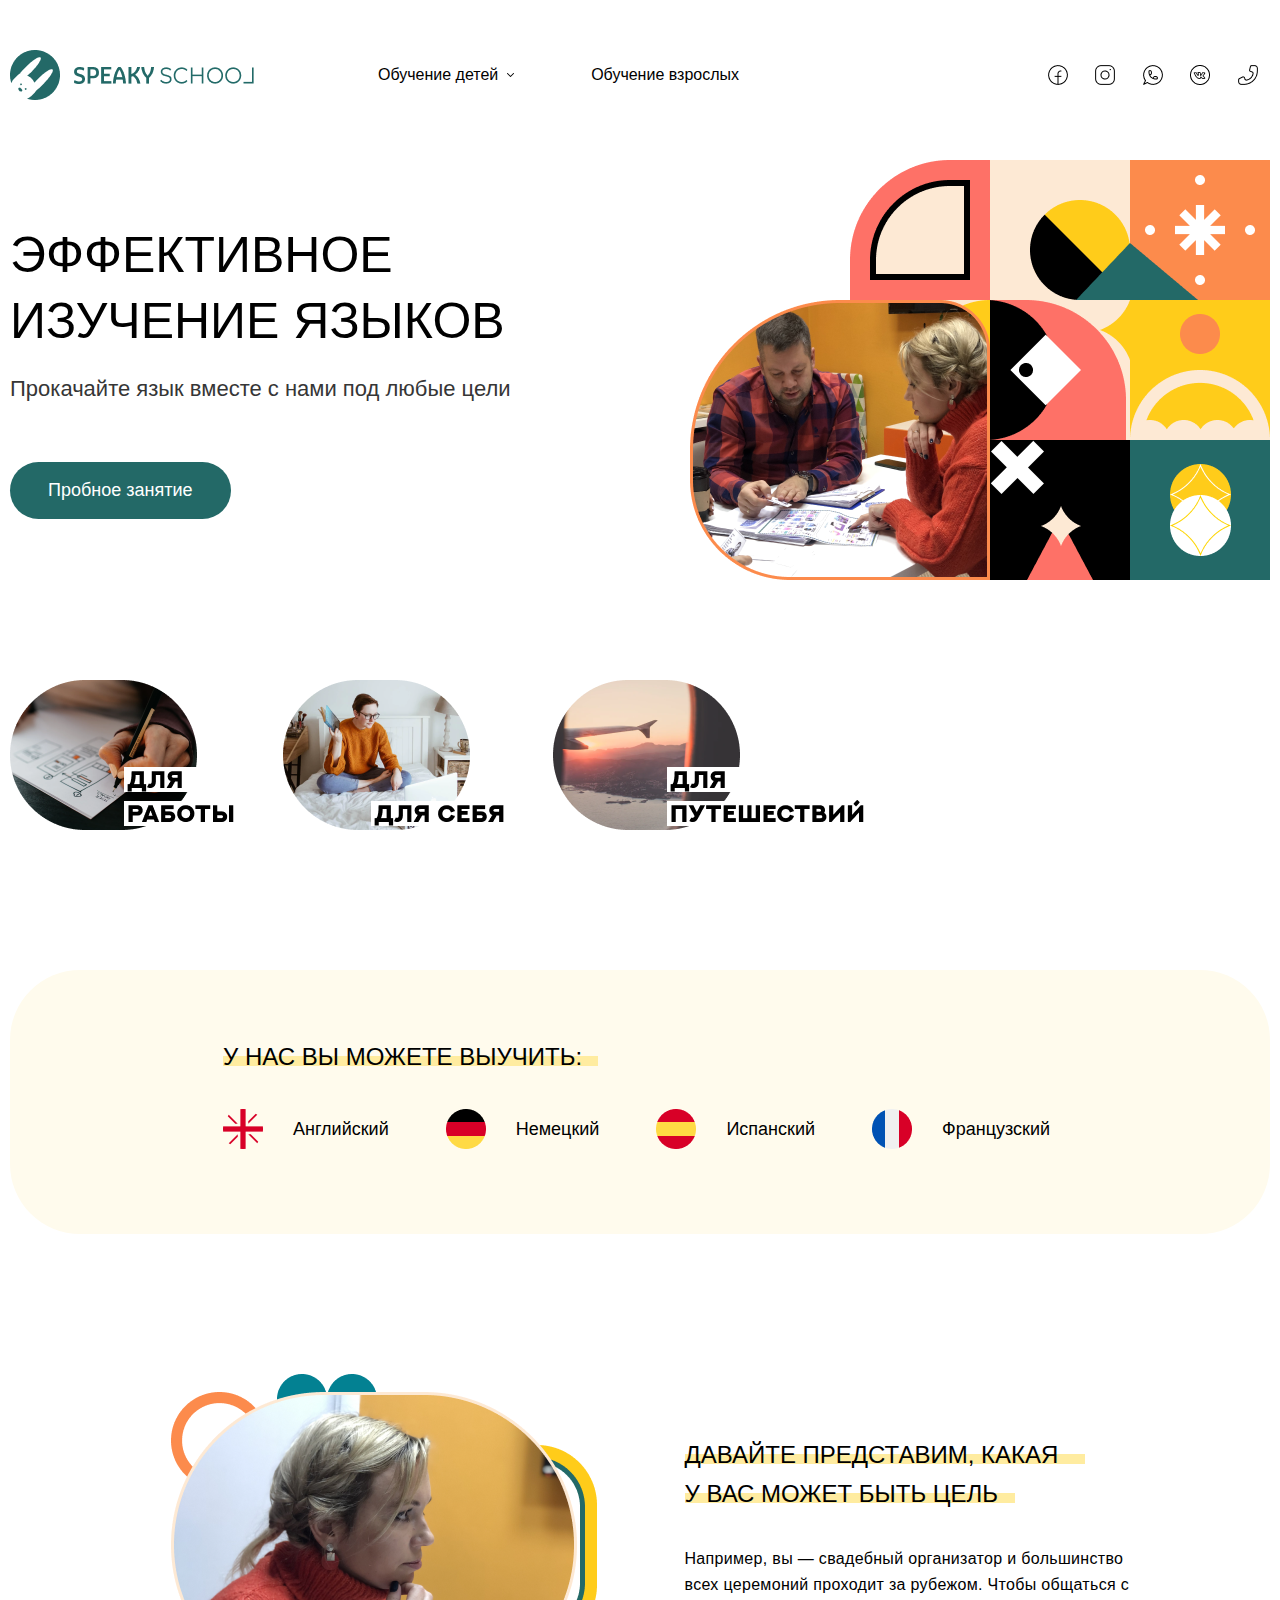
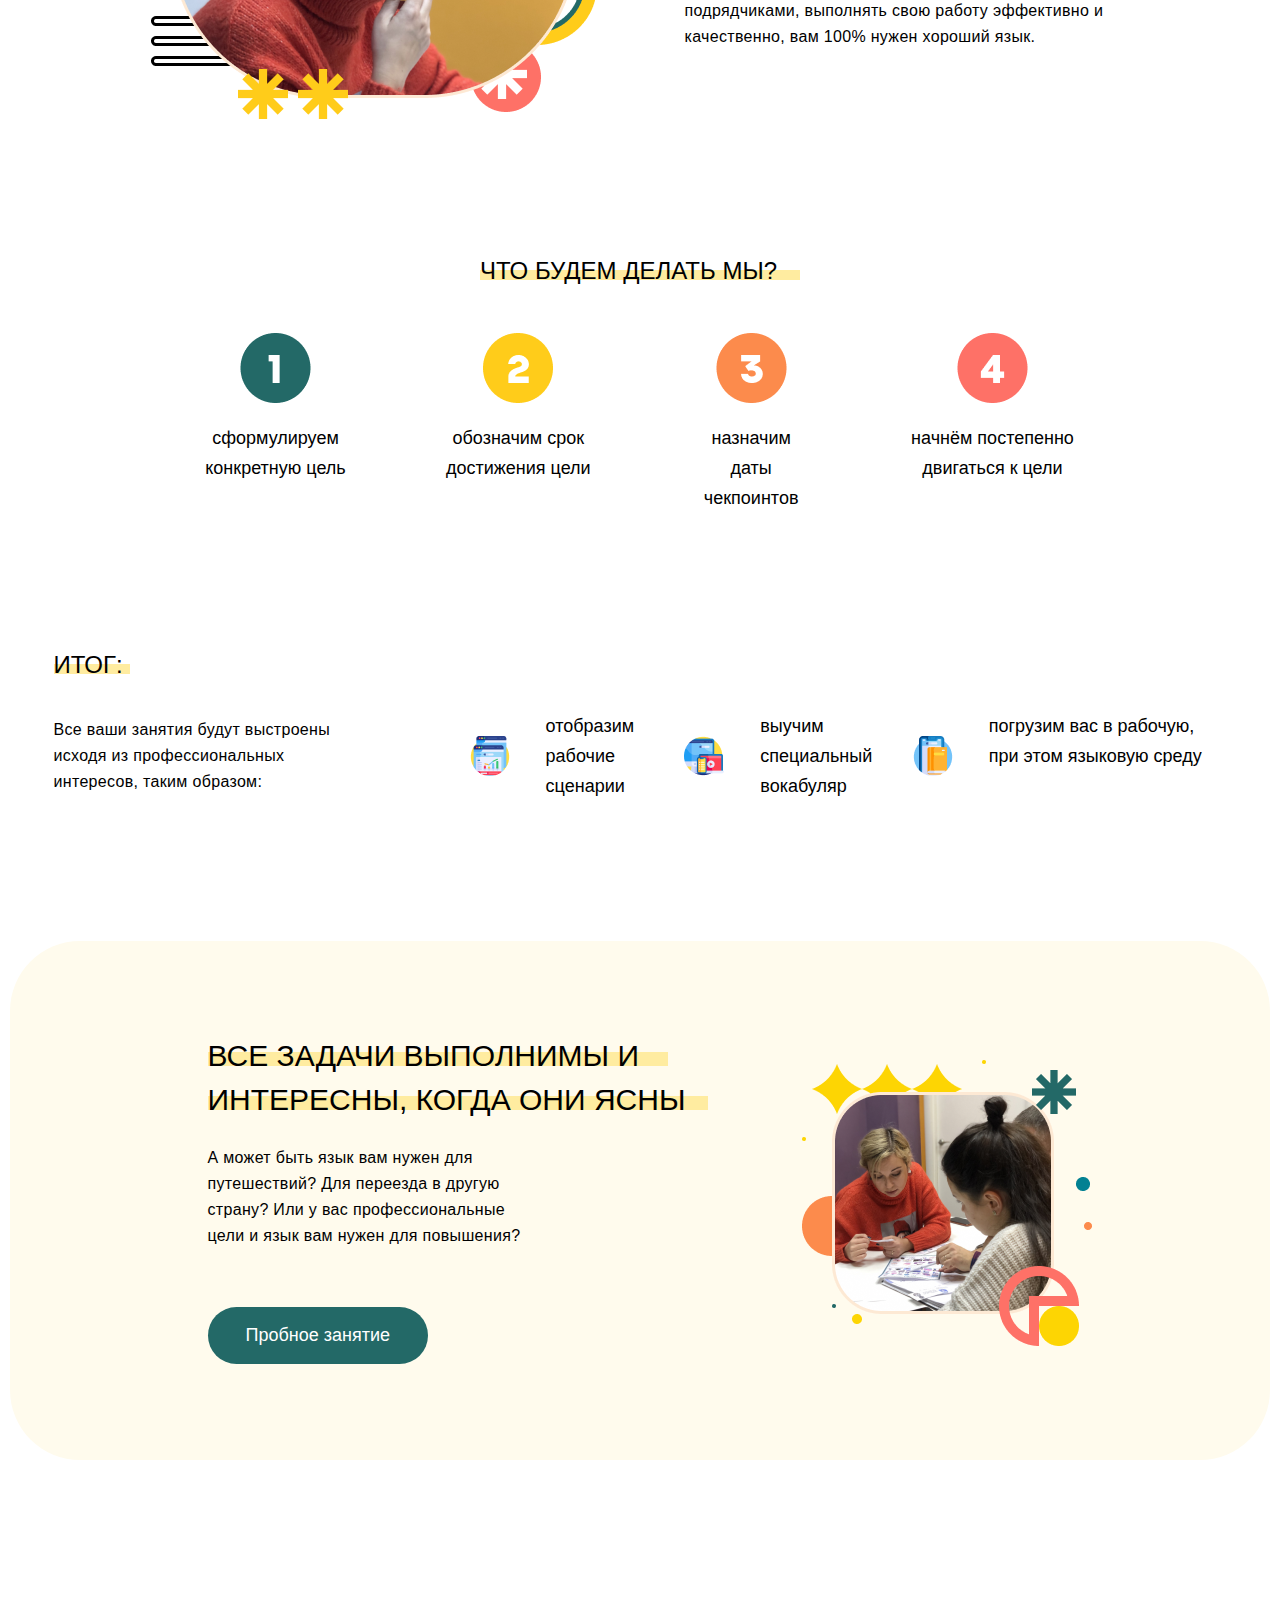
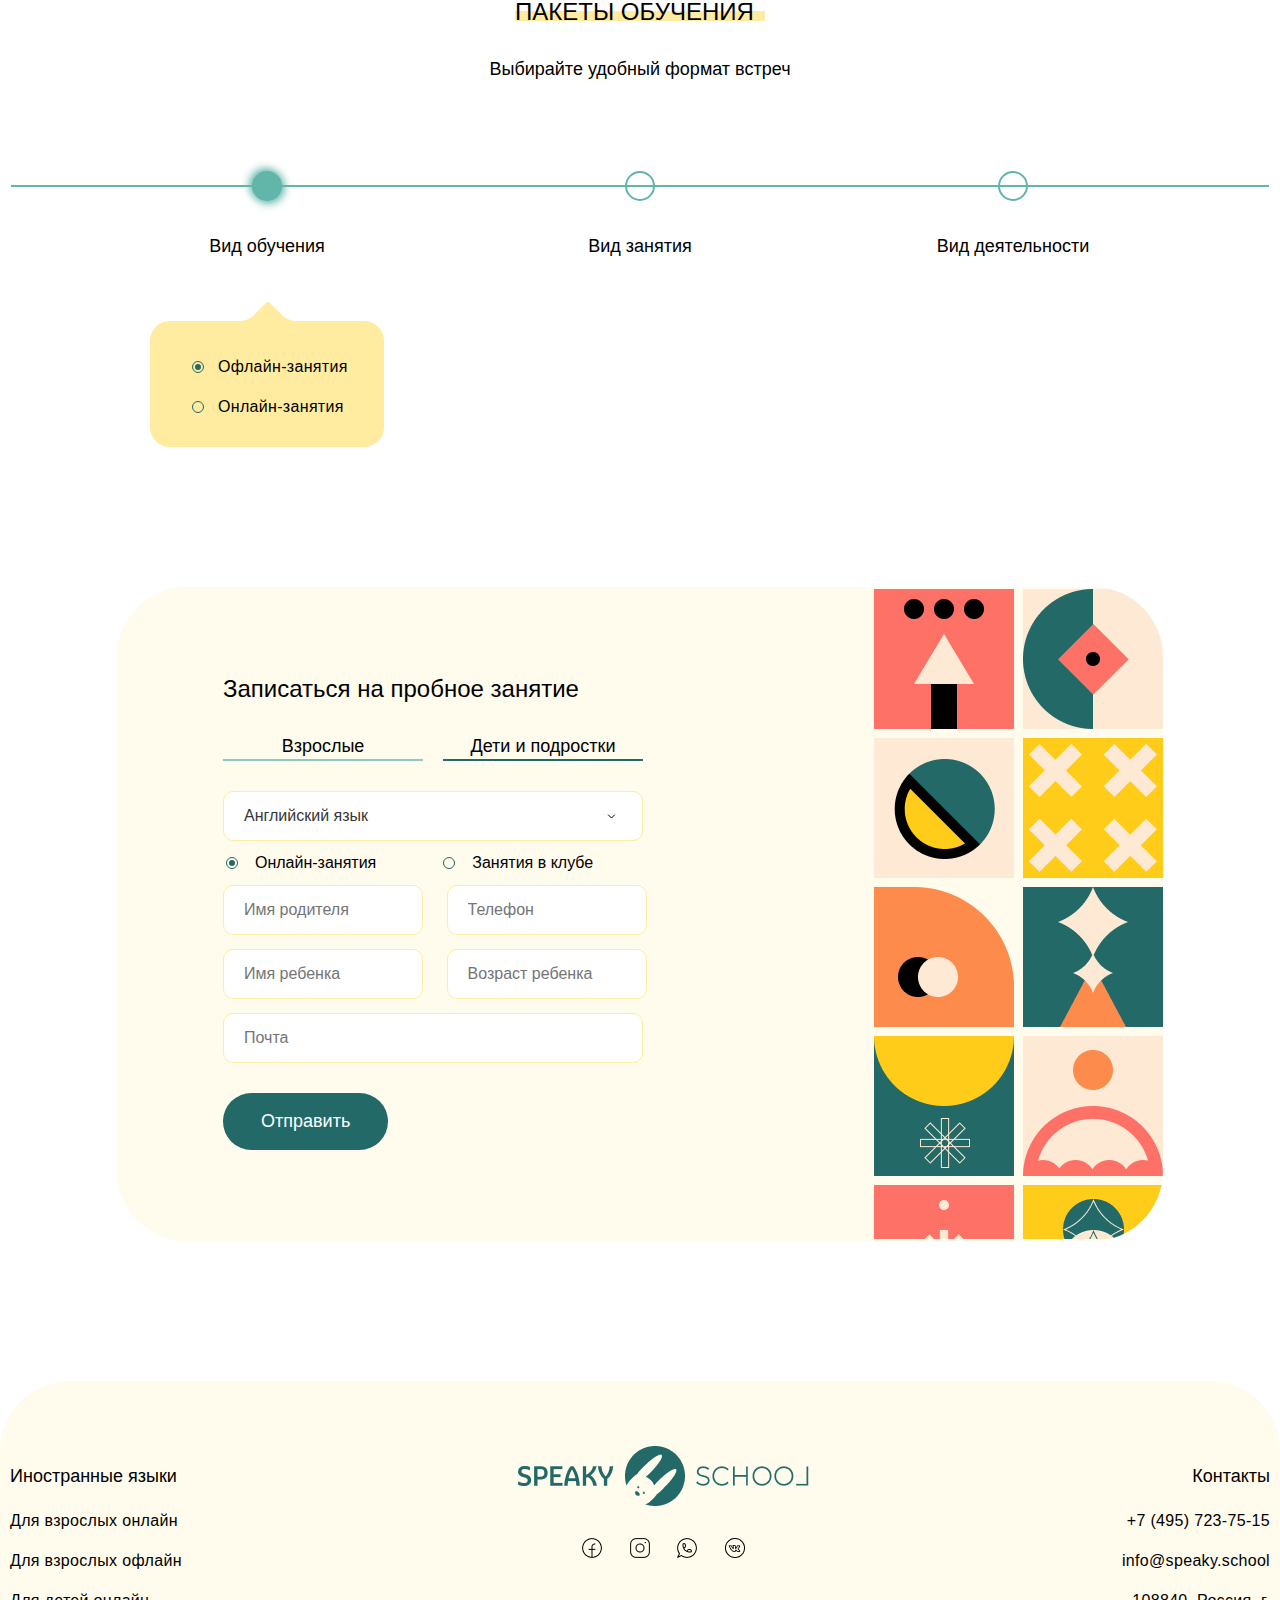
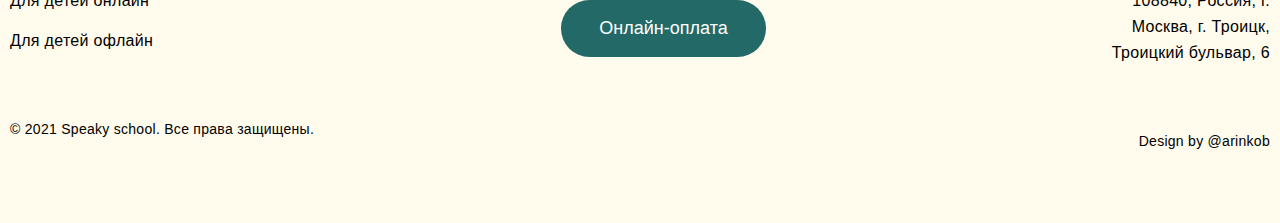
==== adults.html @ 038be52f "add modal window call" ====
<!DOCTYPE html>
<html lang="en">
<head>
    <meta charset="UTF-8">
    <meta http-equiv="X-UA-Compatible" content="IE=edge">
    <meta name="viewport" content="width=device-width, initial-scale=1.0">
    <link rel="stylesheet" href="/css/adults.css">
    <title>Speaky School</title>
</head>
<body>
    <div class="main-wrapper">
        <div class="wrapper-modal-call">
            <div class="overlay" id="overlay"></div>
            <div class="modal-window-call">
                <a href="#footer" class="btn-close-modal-call">Закрыть</a>
                <h2 class="modal-window__title">ЗАКАЗАТЬ ЗВОНОК</h2>
                <form action="#footer" class="modal-window__form">
                    <div class="inputs">
                        <input type="text" class="input" placeholder="Имя" name="name">
                        <input type="tel" class="input" placeholder="Телефон" name="phone">
                    </div>
                </form>
                <button type="submit" class="modal-btn style-btn" id="modal-btn">Отправить</button>
            </div>
        </div>
    </div>
    <div class="main-wrapper">
        <div class="wrapper-modal-trial" id="wrapper-modal-trial">
            <div class="overlay" id="overlay"></div>
            <div class="modal-window-trial" id="modal-window">
                <a href="#footer" class="btn-close-modal-trial">Закрыть</a>
                <div class="modal-window-trial__title">Записаться на пробное занятие</div>
                <div class="modal-window-trial__subtitle">
                    <h3 class="adults">Взрослые</h3>
                    <h3 class="children">Дети и подростки</h3>
                </div>
                <form action="#" class="form">
                    <div class="form-group">
                        <div class="dropdown">
                            <button type="button" class="dropdown__btn">Английский язык</button>
                            <ul class="dropdown__list">
                                <li class="dropdown__list-item" data-value="english">Английский язык</li>
                                <li class="dropdown__list-item" data-value="germany">Немецкий язык</li>
                                <li class="dropdown__list-item" data-value="spain">Испанский язык</li>
                                <li class="dropdown__list-item" data-value="france">Французский язык</li>
                            </ul>
                            <input type="text" name="select-category" value="" class="dropdown__input-hidden">
                        </div>
                    </div>
                    <div class="form__radio">
                        <input type="radio" class="add-radio radio1" name="radio" checked><label for="radio">Онлайн-занятия</label>
                        <input type="radio" class="radio radio2" name="radio"><label for="radio">Занятия в клубе</label>
                    </div>
                    <div class="form__name-phone">
                        <input type="text" name="name" class="under-inputs input-name style-input" placeholder="Имя">
                        <input type="phone" name="phone" class="under-inputs input-phone style-input" placeholder="Телефон">
                    </div>
                    <input type="email" name="e-mail" class="under-inputs input-email style-input" placeholder="Почта">
                </form>
                <button type="submit" class="modal-btn style-btn">Отправить</button>
            </div>
        </div>
    </div>
    <div class="main-wrapper">
        <div class="wrapper-modal" id="wrapper-modal">
            <div class="overlay" id="overlay"></div>
            <div class="modal-window" id="modal-window">
                <a href="#footer" class="btn-close-modal">Закрыть</a>
                <h2 class="modal-window__title">ОПЛАТА УСЛУГ</h2>
                <form action="#footer" class="modal-window__form">
                    <div class="inputs">
                        <div>
                            <input type="text" class="input" placeholder="Имя" name="name">
                            <input type="tel" class="input" placeholder="Телефон" name="phone">
                        </div>
                        <input type="email" class="input input-mail" placeholder="Почта" name="e-mail">
                        <input type="number" class="input input-price" placeholder="Сумма платежа" name="price">
                    </div>
                </form>
                <p class="modal-window__text">Нажимая кнопку "Оплатить", Вы соглашаетесь с условиями договора оферты и обработку персональных данных.</p>
                <button type="submit" class="modal-btn style-btn" id="modal-btn">Отправить</button>
            </div>
        </div>
    </div>
    <nav class="nav">
        <div class="nav__logo">
            <a href="/main.html"><img src="/img/main/logo_header.png" alt="SPEAKY SCHOOL"></a>
        </div>
        <div>
            <a href="#" class="nav__menu children" id="children">Обучение детей <img src="/img/main/down-small.png" alt="down-small"></a>
            <div class="children-option" id="children-option">
                <a href="/children-on.html">Онлайн-занятия</a>
                <a href="/children-of.html">Занятия в клубе</a>
            </div>
        </div>
        <a href="/adults.html" class="nav__menu adults">Обучение взрослых</a>
        <div class="contacts">
            <a href="https://ru-ru.facebook.com/" class="contacts__facebook">
                <img src="/img/main/facebook.png" alt="facebook">
            </a>
            <a href="https://www.instagram.com/" class="contacts__instagram">
                <img src="/img/main/instagram.png" alt="instagram">
            </a>
            <a href="https://www.whatsapp.com/" class="contacts__whatsup">
                <img src="/img/main/whatsapp.png" alt="whatsapp">
            </a>
            <a href="https://vk.com/" class="contacts__vk">
                <img src="/img/main/vk.png" alt="vk">
            </a>
            <a href="#header" class="contacts__phone">
                <img src="/img/main/phone.png" alt="phone">
            </a>
        </div>
    </nav>
    <header class="container-header">
        <div class="header">
            <div class="title">
                <h1 class="title__text">ЭФФЕКТИВНОЕ ИЗУЧЕНИЕ ЯЗЫКОВ</h1>
                <h3 class="title__subtext">Прокачайте язык вместе с нами под любые цели</h3>
                <button type="button" class="style-btn title__btn trial-btn">Пробное занятие</button>
            </div>
            <div class="header__logo">
                <img src="/img/adults/head.png" alt="head">
            </div>
        </div>
        <div class="subtitle">
            <img src="/img/adults/forwork_head.png" alt="forwork_head">
            <img src="/img/adults/forself_head.png" alt="forself_head">
            <img src="/img/adults/fortravel_head.png" alt="fortrarvel_head">
        </div>
    </header>
    <section class="learn">
        <div class="title">
            <div class="title__rectangle"></div>
            <h2 class="title__text">У НАС ВЫ МОЖЕТЕ ВЫУЧИТЬ:</h2>
        </div>
        <div class="learn__language">
            <h3 class="learn__language_english">Английский</h3>
            <h3 class="learn__language_germany">Немецкий</h3>
            <h3 class="learn__language_spain">Испанский</h3>
            <h3 class="learn__language_france">Французский</h3>
        </div>
    </section>
    <section class="target">
        <img src="/img/adults/target.png" alt="target">
        <div class="right-block">
            <div class="title1">
                <div class="title__rectangle"></div>
                <h2 class="title__text">ДАВАЙТЕ ПРЕДСТАВИМ, КАКАЯ</h2>
            </div>
            <div class="title2">
                <div class="title__rectangle"></div>
                <h2 class="title__text">У ВАС МОЖЕТ БЫТЬ ЦЕЛЬ</h2>
            </div>
            <p class="target__text">Например, вы — свадебный организатор и большинство всех церемоний проходит за рубежом. Чтобы общаться с подрядчиками, выполнять свою работу эффективно и качественно, вам 100% нужен хороший язык. </p>
    </section>
    <section class="todo">
        <div class="title">
            <div class="title__rectangle"></div>
            <h2 class="title__text">ЧТО БУДЕМ ДЕЛАТЬ МЫ?</h2>
        </div>
            <div class="todo__lists">
                <div class="todo-items item1">
                    <img src="/img/adults/todo01.png" alt="todo01">
                    <h3>сформулируем конкретную цель</h3>
                </div>
                <div class="todo-items item2">
                    <img src="/img/adults/todo02.png" alt="todo02">
                    <h3>обозначим срок достижения цели</h3>
                </div>
                <div class="todo-items item3">
                    <img src="/img/adults/todo03.png" alt="todo03">
                    <h3>назначим даты чекпоинтов</h3>
                </div>
                <div class="todo-items item4">
                    <img src="/img/adults/todo04.png" alt="todo0">
                    <h3>начнём постепенно двигаться к цели</h3>
                </div>
            </div>
    </section>
    <section class="results">
        <div class="left-side">
            <div class="title">
                <div class="title__rectangle"></div>
                <h2 class="title__text">ИТОГ:</h2>
            </div>
            <p>Все ваши занятия будут выстроены исходя из профессиональных интересов, таким образом:</p>
        </div>
        <div class="right-side">
            <div class="result01">
                <h3>отобразим рабочие сценарии</h3>
            </div>
            <div class="result02">
                <h3>выучим специальный вокабуляр</h3>
            </div>
            <div class="result03">
                <h3>погрузим вас в рабочую, при этом языковую среду</h3>
            </div>
        </div>
    </section>
    <section class="easy">
        <div class="easy__main">
            <div class="left-block">
                <div class="title1">
                    <div class="title__rectangle"></div>
                    <h2 class="title__text">ВСЕ ЗАДАЧИ ВЫПОЛНИМЫ И</h2>
                </div>
                <div class="title2">
                    <div class="title__rectangle"></div>
                    <h2 class="title__text">ИНТЕРЕСНЫ, КОГДА ОНИ ЯСНЫ</h2>
                </div>
                <p>А может быть язык вам нужен для путешествий? Для переезда в другую страну? Или у вас профессиональные цели и язык вам нужен для повышения? </p>
                <button type="button" class="style-btn btn trial-btn">Пробное занятие</button>
            </div>
            <img src="/img/adults/easy.png" alt="easy">
        </div>
    </section>
    <div class="learning">
        <div class="title">
            <div class="title__rectangle"></div>
            <h2 class="title__text">ПАКЕТЫ ОБУЧЕНИЯ</h2>
        </div>
        <h3 class="learning__subtitle">Выбирайте удобный формат встреч</h3>
        <div class="options">
                <div class="option">
                    <input type="radio" name="radio" class="option__radio" checked>
                    <h3>Вид обучения</h3>
                    <div class="base">
                        <div><input type="radio" name="radio-base" class="base-radio" checked><p>Офлайн-занятия</p></div>
                        <div><input type="radio" name="radio-base" class="base-radio"><p>Онлайн-занятия</p></div>
                    </div>
                </div>
                <div class="option">
                    <input type="radio" name="radio" class="option__radio">
                    <h3>Вид занятия</h3>
                    <div class="base" style="display: none;">
                        <input type="radio" name="radio-base" class="base-radio">
                        <input type="radio" name="radio-base" class="base-radio">
                    </div>
                </div>
                <div class="option">
                    <input type="radio" name="radio" class="option__radio">
                    <h3>Вид деятельности</h3>
                    <div class="base" style="display: none;">
                        <input type="radio" name="radio-base" class="base-radio">
                        <input type="radio" name="radio-base" class="base-radio">
                    </div>
                </div>
        </div>
    </div>
    <section class="add-form">
        <div class="add-form__title">Записаться на пробное занятие</div>
        <div class="add-form__subtitle">
            <h3 class="adults">Взрослые</h3>
            <h3 class="children">Дети и подростки</h3>
        </div>
        <form action="#" class="form">
            <div class="form-group">
                <div class="dropdown">
                    <button type="button" class="dropdown__btn">Английский язык</button>
                    <ul class="dropdown__list">
                        <li class="dropdown__list-item" data-value="english">Английский язык</li>
                        <li class="dropdown__list-item" data-value="germany">Немецкий язык</li>
                        <li class="dropdown__list-item" data-value="spain">Испанский язык</li>
                        <li class="dropdown__list-item" data-value="france">Французский язык</li>
                    </ul>
                    <input type="text" name="select-category" value="" class="dropdown__input-hidden">
                </div>
            </div>
            <div class="form__radio">
                <input type="radio" class="add-radio radio1" name="radio" checked><label for="radio">Онлайн-занятия</label>
                <input type="radio" class="radio radio2" name="radio"><label for="radio">Занятия в клубе</label>
            </div>
            <div class="form__name-phone">
                <input type="text" name="name" class="under-inputs input-name style-input" placeholder="Имя родителя">
                <input type="phone" name="phone" class="under-inputs input-phone style-input" placeholder="Телефон">
            </div>
            <div class="form__name-age">
                <input type="text" name="name" class="under-inputs input-name style-input" placeholder="Имя ребенка">
                <input type="phone" name="phone" class="under-inputs input-phone style-input" placeholder="Возраст ребенка">
            </div>
            <input type="email" name="e-mail" class="under-inputs input-email style-input" placeholder="Почта">
        </form>
        <button type="submit" class="style-btn btn">Отправить</button>
    </section>
    <footer class="footer">
        <div class="main">
            <div class="footer__links">
                <h3 class="links__title">Иностранные языки</h3>
                <a href="/adults.html" class="link">Для взрослых онлайн</a>
                <a href="/adults.html" class="link">Для взрослых офлайн</a>
                <a href="/children-on.html" class="link">Для детей онлайн</a>
                <a href="/children-of.html" class="link">Для детей офлайн</a>
                <p class="copy">© 2021 Speaky school. Все права защищены.</p>
            </div>
            <div class="footer__center">
                <img src="/img/main/logo_footer.png" class="footer__logo" alt="logo">
                <div class="center__contacts">
                    <a href="https://ru-ru.facebook.com/" class="contacts__facebook">
                        <img src="/img/main/facebook.png" alt="facebook">
                    </a>
                    <a href="https://www.instagram.com/" class="contacts__instagram">
                        <img src="/img/main/instagram.png" alt="instagram">
                    </a>
                    <a href="https://www.whatsapp.com/" class="contacts__whatsup">
                        <img src="/img/main/whatsapp.png" alt="whatsapp">
                    </a>
                    <a href="https://vk.com/" class="contacts__vk">
                        <img src="/img/main/vk.png" alt="vk">
                    </a>
                </div>
                <button type="button" class="style-btn footer__btn">Онлайн-оплата</button>
            </div>
            <div class="footer__contacts">
                <h3 class="contacts__title">Контакты</h3>
                <p>+7 (495) 723-75-15</p>
                <p>info@speaky.school</p>
                <p>108840, Россия, г. Москва, г. Троицк, Троицкий бульвар, 6</p>
                <p class="design">Design by @arinkob</p>
            </div>
        </div>
    </footer>
    <script src="/js/adults.js"></script>
</body>
</html>
---- css/adults.css ----
@font-face {
  font-family: "Nextart-Heavy", Arial, Helvetica, sans-serif;
  src: url(/fonts/Nextart-Heavy.ttf) format("truetype");
  font-style: normal;
  font-weight: 900;
}
@font-face {
  font-family: "Raleway-SemiBold", Arial, Helvetica, sans-serif;
  src: url(/fonts/Raleway-SemiBold.ttf) format("truetype");
  font-style: normal;
  font-weight: 600;
}
@font-face {
  font-family: "Raleway-Medium", Arial, Helvetica, sans-serif;
  src: url(/fonts/Raleway-Medium.ttf) format("truetype");
  font-style: normal;
  font-weight: 500;
}
@font-face {
  font-family: "Raleway-Light", Arial, Helvetica, sans-serif;
  src: url(/fonts/Raleway-Light.ttf) format("truetype");
  font-style: normal;
  font-weight: 300;
}
* {
  padding: 0;
  margin: 0;
  border: 0;
}

*, *:before, *:after {
  -webkit-box-sizing: border-box;
  box-sizing: border-box;
}

:focus, :active {
  outline: none;
}

a:focus, a:active {
  outline: none;
}

nav, footer, header, aside {
  display: block;
}

html, body {
  height: 100%;
  width: 100%;
  font-size: 100%;
  line-height: 1;
  font-size: 14px;
  -ms-text-size-adjust: 100%;
  -moz-text-size-adjust: 100%;
}

input, button, textarea {
  font-family: inherit;
}

input::-ms-clear {
  display: none;
}

button {
  cursor: pointer;
}

button::-moz-focus-inner {
  padding: 0;
  border: 0;
}

a, a:visited {
  text-decoration: none;
  color: black;
}

a:hover {
  text-decoration: none;
}

ul li {
  list-style: none;
}

img {
  vertical-align: top;
}

h1, h2, h3, h4, h5, h6 {
  font-size: inherit;
  font-weight: inherit;
}

.learning .title .title__rectangle, .easy .easy__main .left-block .title2 .title__rectangle, .easy .easy__main .left-block .title1 .title__rectangle, .results .title .title__rectangle, .todo .title .title__rectangle, .target .title2 .title__rectangle, .target .title1 .title__rectangle, .learn .title .title__rectangle {
  background: #FFECA0;
  width: 100%;
  height: 10px;
  position: absolute;
  top: 0;
  left: 0;
  margin-top: 11px;
}

.learning .title .title__text, .easy .easy__main .left-block .title2 .title__text, .easy .easy__main .left-block .title1 .title__text, .results .title .title__text, .todo .title .title__text, .target .title2 .title__text, .target .title1 .title__text, .learn .title .title__text {
  margin-bottom: 40px;
  font-size: 24px;
  font-family: "Nextart-Heavy", Arial, Helvetica, sans-serif;
  position: relative;
}

p {
  font-family: "Raleway-Light", Arial, Helvetica, sans-serif;
  font-size: 16px;
  line-height: 26px;
  letter-spacing: 0.02em;
}

h3 {
  font-family: "Raleway-Medium", Arial, Helvetica, sans-serif;
  font-size: 18px;
  line-height: 30px;
}

.style-btn:hover {
  -webkit-box-shadow: 0px 8px 10px #1E5F5D66;
          box-shadow: 0px 8px 10px #1E5F5D66;
}
.style-btn:active {
  -webkit-box-shadow: inset 0px 0px 8px 8px rgba(0, 0, 0, 0.15);
          box-shadow: inset 0px 0px 8px 8px rgba(0, 0, 0, 0.15);
}

.style-input:focus {
  -webkit-box-shadow: 0px 2px 4px #FFECA0;
          box-shadow: 0px 2px 4px #FFECA0;
}

.wrapper-modal-call {
  width: 100%;
  height: 100%;
  display: none;
  position: fixed;
  z-index: 10;
}

.wrapper-modal-call_active {
  display: block;
}

.overlay {
  position: absolute;
  top: 0;
  left: 0;
  width: 100%;
  height: 100%;
  z-index: 1;
  background-color: #000;
  opacity: 50%;
}

.modal-window-call {
  position: absolute;
  max-width: 860px;
  top: 50%;
  left: 50%;
  -webkit-transform: translate(-50%, -50%);
          transform: translate(-50%, -50%);
  z-index: 2;
  background: #FFFBED;
  border-radius: 70px;
  background: url(/img/main/call-left.png) no-repeat left, url(/img/main/call-right.png) no-repeat right;
  background-color: #FFFBED;
}
.modal-window-call .btn-close-modal-call {
  display: block;
  padding-top: 39px;
  padding-left: 546px;
  padding-right: 260px;
  text-decoration: underline;
  font-family: "Raleway-Light", Arial, Helvetica, sans-serif;
  font-size: 14px;
  line-height: 26px;
  letter-spacing: 0.02em;
  color: #363636;
}
.modal-window-call .modal-window__title {
  padding-top: 47px;
  padding-left: 250px;
  font-size: 24px;
  font-family: "Nextart-Heavy", Arial, Helvetica, sans-serif;
}
.modal-window-call .inputs {
  padding-left: 250px;
  margin-top: 20px;
  display: -webkit-box;
  display: -ms-flexbox;
  display: flex;
  -webkit-box-orient: vertical;
  -webkit-box-direction: normal;
      -ms-flex-direction: column;
          flex-direction: column;
}
.modal-window-call .inputs .input {
  margin-top: 14px;
  width: 350px;
  height: 50px;
  padding-left: 20px;
  border: 1px solid #FFECA0;
  border-radius: 10px;
  font-family: "Raleway-Light", Arial, Helvetica, sans-serif;
  font-size: 16px;
}
.modal-window-call .modal-btn {
  padding: 18px 38px;
  background: #236967;
  color: #fff;
  font-family: "Raleway-Semibold", Arial, Helvetica, sans-serif;
  font-size: 18px;
  margin-left: 106px;
  border-radius: 30px;
  margin-top: 30px;
  margin-bottom: 113px;
  margin-left: 250px;
}

.wrapper-modal-trial {
  width: 100%;
  height: 100%;
  display: none;
  position: fixed;
  z-index: 10;
}

.wrapper-modal-trial_active {
  display: block;
}

.overlay {
  position: absolute;
  top: 0;
  left: 0;
  width: 100%;
  height: 100%;
  z-index: 1;
  background-color: #000;
  opacity: 50%;
}

.modal-window-trial {
  position: absolute;
  max-width: 1046px;
  top: 50%;
  left: 50%;
  -webkit-transform: translate(-50%, -50%);
          transform: translate(-50%, -50%);
  z-index: 2;
  background: #FFFBED;
  border-radius: 70px;
  background: url(/img/main/add_form.png) no-repeat right;
  background-color: #FFFBED;
}
.modal-window-trial .btn-close-modal-trial {
  display: block;
  padding-top: 47px;
  padding-left: 620px;
  padding-right: 372px;
  text-decoration: underline;
  font-family: "Raleway-Light", Arial, Helvetica, sans-serif;
  font-size: 14px;
  line-height: 26px;
  letter-spacing: 0.02em;
  color: #363636;
}
.modal-window-trial .modal-window-trial__title {
  padding-top: 19px;
  padding-left: 106px;
  font-size: 24px;
  font-family: "Nextart-Heavy", Arial, Helvetica, sans-serif;
}
.modal-window-trial .modal-window-trial__subtitle {
  display: -webkit-box;
  display: -ms-flexbox;
  display: flex;
  cursor: pointer;
}
.modal-window-trial .modal-window-trial__subtitle .adults {
  width: 200px;
  height: 30px;
  text-align: center;
  margin-top: 30px;
  margin-left: 106px;
  position: relative;
}
.modal-window-trial .modal-window-trial__subtitle .adults:after {
  content: "";
  position: absolute;
  width: 200px;
  bottom: 0;
  height: 2px;
  left: 0;
  background: #236967;
}
.modal-window-trial .modal-window-trial__subtitle .children {
  width: 200px;
  height: 30px;
  text-align: center;
  margin-top: 30px;
  margin-left: 20px;
  position: relative;
}
.modal-window-trial .modal-window-trial__subtitle .children:after {
  content: "";
  position: absolute;
  width: 200px;
  bottom: 0;
  height: 2px;
  left: 0;
  background: #94C6C4;
}
.modal-window-trial .form .dropwdown {
  position: relative;
}
.modal-window-trial .form .dropdown__btn {
  position: relative;
  display: block;
  text-align: left;
  width: 420px;
  height: 50px;
  margin-top: 30px;
  margin-left: 106px;
  padding-left: 20px;
  border-radius: 10px;
  font-family: "Raleway-Light", Arial, Helvetica, sans-serif;
  font-size: 16px;
  color: #363636;
  border: 1px solid #FFECA0;
  -webkit-appearance: none;
     -moz-appearance: none;
          appearance: none;
  background: url(/img/main/down-small.svg) no-repeat right;
  background-color: #fff;
  background-position-x: calc(100% - 23px);
}
.modal-window-trial .form .dropdown__list {
  display: none;
  position: absolute;
  text-align: left;
  width: 420px;
  margin-top: 10px;
  margin-left: 106px;
  padding-left: 20px;
  border-radius: 10px;
  font-family: "Raleway-Light", Arial, Helvetica, sans-serif;
  font-size: 16px;
  color: #363636;
  border: 1px solid #FFECA0;
  background-color: #fff;
  overflow: hidden;
  z-index: 1000;
}
.modal-window-trial .form .dropdown__list_active {
  display: block;
}
.modal-window-trial .form .dropdown__list-item {
  margin-top: 10px;
  margin-bottom: 10px;
  cursor: pointer;
}
.modal-window-trial .form .dropdown__list-item:first-of-type {
  margin-bottom: 12px;
  margin-top: 12px;
  background: url(/img/main/up-small.png) no-repeat right;
  background-position-x: calc(100% - 23px);
}
.modal-window-trial .form .dropdown__input-hidden {
  display: none;
}
.modal-window-trial .form .form__radio {
  display: -webkit-box;
  display: -ms-flexbox;
  display: flex;
  -webkit-box-align: center;
      -ms-flex-align: center;
          align-items: center;
  font-family: "Raleway-Light", Arial, Helvetica, sans-serif;
  font-size: 16px;
  margin-top: 14px;
}
.modal-window-trial .form .form__radio label {
  margin-left: 17px;
}
.modal-window-trial .form .form__radio .radio1 {
  margin-left: 109px;
  -webkit-appearance: none;
     -moz-appearance: none;
          appearance: none;
  width: 12px;
  height: 12px;
  border: 1px solid #236967;
  border-radius: 50%;
  position: relative;
  z-index: 5;
}
.modal-window-trial .form .form__radio .radio1:checked {
  background: #236967;
  border: 3px solid #FFFBED;
}
.modal-window-trial .form .form__radio .radio1:checked::after {
  content: "";
  position: absolute;
  bottom: -3px;
  right: -3px;
  width: 200%;
  height: 200%;
  border-radius: 50%;
  border: 1px solid #236967;
}
.modal-window-trial .form .form__radio .radio2 {
  margin-left: 67px;
  -webkit-appearance: none;
     -moz-appearance: none;
          appearance: none;
  width: 12px;
  height: 12px;
  border: 1px solid #236967;
  border-radius: 50%;
  position: relative;
}
.modal-window-trial .form .form__radio .radio2:checked {
  background: #236967;
  border: 3px solid #FFFBED;
}
.modal-window-trial .form .form__radio .radio2:checked::after {
  content: "";
  position: absolute;
  bottom: -3px;
  right: -3px;
  width: 200%;
  height: 200%;
  border-radius: 50%;
  border: 1px solid #236967;
}
.modal-window-trial .under-inputs {
  margin-top: 14px;
  width: 200px;
  height: 50px;
  padding-left: 20px;
  border: 1px solid #FFECA0;
  border-radius: 10px;
  font-family: "Raleway-Light", Arial, Helvetica, sans-serif;
  font-size: 16px;
}
.modal-window-trial .input-name {
  margin-left: 106px;
}
.modal-window-trial .input-phone {
  margin-left: 16px;
}
.modal-window-trial .input-email {
  width: 420px;
  height: 50px;
  margin-left: 106px;
}
.modal-window-trial .modal-btn {
  padding: 18px 38px;
  background: #236967;
  color: #fff;
  font-family: "Raleway-Semibold", Arial, Helvetica, sans-serif;
  font-size: 18px;
  margin-left: 106px;
  border-radius: 30px;
  margin-top: 30px;
  margin-bottom: 89px;
  margin-left: 106px;
}

.wrapper-modal {
  width: 100%;
  height: 100%;
  display: none;
  position: fixed;
  z-index: 10;
}

.wrapper-modal_active {
  display: block;
}

.overlay {
  position: absolute;
  top: 0;
  left: 0;
  width: 100%;
  height: 100%;
  z-index: 1;
  background-color: #000;
  opacity: 50%;
}

.modal-window {
  position: absolute;
  max-width: 860px;
  top: 50%;
  left: 50%;
  -webkit-transform: translate(-50%, -50%);
          transform: translate(-50%, -50%);
  z-index: 2;
  background: #FFFBED;
  border-radius: 70px;
  background: url(/img/main/modal-left.png) no-repeat left, url(/img/main/modal-right.png) no-repeat right;
  background-color: #FFFBED;
}
.modal-window .btn-close-modal {
  display: block;
  padding-top: 39px;
  padding-left: 585px;
  padding-right: 220px;
  text-decoration: underline;
  font-family: "Raleway-Light", Arial, Helvetica, sans-serif;
  font-size: 14px;
  line-height: 26px;
  letter-spacing: 0.02em;
  color: #363636;
}
.modal-window .modal-window__title {
  padding-top: 17px;
  padding-left: 219px;
  font-size: 24px;
  font-family: "Nextart-Heavy", Arial, Helvetica, sans-serif;
}
.modal-window .inputs {
  padding-left: 219px;
  margin-top: 20px;
  width: 420px;
  display: -webkit-box;
  display: -ms-flexbox;
  display: flex;
  -webkit-box-orient: vertical;
  -webkit-box-direction: normal;
      -ms-flex-direction: column;
          flex-direction: column;
}
.modal-window .inputs div {
  display: -webkit-box;
  display: -ms-flexbox;
  display: flex;
  -webkit-box-pack: justify;
      -ms-flex-pack: justify;
          justify-content: space-between;
  width: 420px;
}
.modal-window .inputs .input {
  margin-top: 14px;
  width: 200px;
  height: 50px;
  padding-left: 20px;
  border: 1px solid #FFECA0;
  border-radius: 10px;
  font-family: "Raleway-Light", Arial, Helvetica, sans-serif;
  font-size: 16px;
}
.modal-window .inputs .input-mail {
  width: 420px;
}
.modal-window .inputs .input-price {
  width: 420px;
  background: url(/img/main/modal-rub.png) no-repeat right;
  background-position-x: calc(100% - 20px);
  background-color: #fff;
}
.modal-window .inputs input[type=number]::-webkit-outer-spin-button,
.modal-window .inputs input[type=number]::-webkit-inner-spin-button {
  -webkit-appearance: none;
  margin: 0;
}
.modal-window .modal-window__text {
  padding-right: 242px;
  padding-left: 219px;
  margin-top: 24px;
}
.modal-window .modal-btn {
  padding: 18px 38px;
  background: #236967;
  color: #fff;
  font-family: "Raleway-Semibold", Arial, Helvetica, sans-serif;
  font-size: 18px;
  margin-left: 106px;
  border-radius: 30px;
  margin-top: 10px;
  margin-bottom: 73px;
  margin-left: 219px;
}

.nav {
  max-width: 1260px;
  display: -webkit-box;
  display: -ms-flexbox;
  display: flex;
  -webkit-box-pack: justify;
      -ms-flex-pack: justify;
          justify-content: space-between;
  -webkit-box-align: center;
      -ms-flex-align: center;
          align-items: center;
  margin: 0 auto 60px;
  padding-top: 50px;
}
.nav .nav__logo {
  margin-right: 77px;
  cursor: pointer;
}
.nav .nav__menu {
  font-family: "Raleway-Medium", Arial, Helvetica, sans-serif;
  font-size: 16px;
}
.nav .nav__menu img {
  margin-right: 46.5px;
}
.nav .nav__menu.adults {
  margin-right: 270px;
}
.nav .children {
  margin-left: 20px;
}

.children-option {
  display: none;
}

.children-option.active {
  position: absolute;
  width: 191px;
  height: 86px;
  background: url(/img/main/option-header.png);
  margin-top: 14px;
  display: -webkit-box;
  display: -ms-flexbox;
  display: flex;
  -webkit-box-orient: vertical;
  -webkit-box-direction: normal;
      -ms-flex-direction: column;
          flex-direction: column;
  -webkit-box-align: center;
      -ms-flex-align: center;
          align-items: center;
  -webkit-box-pack: center;
      -ms-flex-pack: center;
          justify-content: center;
}
.children-option.active a {
  font-family: "Raleway-Medium", Arial, Helvetica, sans-serif;
  font-size: 16px;
}
.children-option.active a:first-of-type {
  margin-top: 8px;
  margin-bottom: 12px;
}

.container-header {
  max-width: 1260px;
  margin: 0 auto;
}

.header {
  display: -webkit-box;
  display: -ms-flexbox;
  display: flex;
  -webkit-box-pack: justify;
      -ms-flex-pack: justify;
          justify-content: space-between;
  -webkit-box-align: center;
      -ms-flex-align: center;
          align-items: center;
}
.header .title__text {
  font-family: "Nextart-Heavy", Arial, Helvetica, sans-serif;
  font-size: 50px;
  width: 560px;
  line-height: 66px;
  margin-right: 35px;
}
.header .title__subtext {
  margin-top: 20px;
  margin-bottom: 58px;
  font-size: 22px;
  color: #363636;
}
.header .title__btn {
  border-radius: 30px;
  padding: 18px 38px;
  background-color: #236967;
  color: white;
  font-family: "Raleway-Semibold", Arial, Helvetica, sans-serif;
  font-size: 18px;
}

.subtitle {
  max-width: 857px;
  margin-top: 100px;
  display: -webkit-box;
  display: -ms-flexbox;
  display: flex;
  -webkit-box-pack: justify;
      -ms-flex-pack: justify;
          justify-content: space-between;
}

.learn {
  max-width: 1260px;
  margin: 140px auto 140px;
  background: #FFFBED;
  border-radius: 70px;
  padding: 75px 220px 85px 213px;
}
.learn .title {
  width: 375px;
  position: relative;
}
.learn .learn__language {
  display: -webkit-box;
  display: -ms-flexbox;
  display: flex;
  -webkit-box-pack: justify;
      -ms-flex-pack: justify;
          justify-content: space-between;
  height: 40px;
}
.learn .learn__language .learn__language_english {
  background: url(/img/children_on/english.png) no-repeat left;
  display: -webkit-box;
  display: -ms-flexbox;
  display: flex;
  -webkit-box-align: center;
      -ms-flex-align: center;
          align-items: center;
  padding-left: 70px;
}
.learn .learn__language .learn__language_germany {
  background: url(/img/children_on/germany.png) no-repeat left;
  display: -webkit-box;
  display: -ms-flexbox;
  display: flex;
  -webkit-box-align: center;
      -ms-flex-align: center;
          align-items: center;
  padding-left: 70px;
}
.learn .learn__language .learn__language_spain {
  background: url(/img/children_on/spain.png) no-repeat left;
  display: -webkit-box;
  display: -ms-flexbox;
  display: flex;
  -webkit-box-align: center;
      -ms-flex-align: center;
          align-items: center;
  padding-left: 70px;
}
.learn .learn__language .learn__language_france {
  background: url(/img/children_on/france.png) no-repeat left;
  display: -webkit-box;
  display: -ms-flexbox;
  display: flex;
  -webkit-box-align: center;
      -ms-flex-align: center;
          align-items: center;
  padding-left: 70px;
}

.target {
  max-width: 979px;
  display: -webkit-box;
  display: -ms-flexbox;
  display: flex;
  -webkit-box-align: center;
      -ms-flex-align: center;
          align-items: center;
  margin: 0 auto;
}
.target .right-block {
  margin-left: 88px;
}
.target .title1 {
  width: 400px;
  position: relative;
}
.target .title1 .title__text {
  margin-bottom: 15px;
}
.target .title2 {
  width: 330px;
  position: relative;
}
.todo {
  max-width: 874px;
  margin: 140px auto 0;
}
.todo .title {
  width: 320px;
  margin: 0 auto 50px;
  position: relative;
}
.todo .todo__lists {
  display: -webkit-box;
  display: -ms-flexbox;
  display: flex;
  -webkit-box-pack: justify;
      -ms-flex-pack: justify;
          justify-content: space-between;
}
.todo .todo__lists .todo-items {
  display: -webkit-box;
  display: -ms-flexbox;
  display: flex;
  -webkit-box-orient: vertical;
  -webkit-box-direction: normal;
      -ms-flex-direction: column;
          flex-direction: column;
  -webkit-box-align: center;
      -ms-flex-align: center;
          align-items: center;
  text-align: center;
}
.todo .todo__lists .todo-items h3 {
  margin-top: 20px;
}
.todo .todo__lists .item1 {
  width: 145px;
}
.todo .todo__lists .item2 {
  width: 152px;
}
.todo .todo__lists .item3 {
  width: 125px;
}
.todo .todo__lists .item4 {
  width: 169px;
}

.results {
  max-width: 1173px;
  display: -webkit-box;
  display: -ms-flexbox;
  display: flex;
  margin: 140px auto 0;
}
.results .title {
  width: 76px;
  position: relative;
}
.results .left-side {
  width: 450px;
  margin-right: 125px;
  -webkit-box-pack: start;
      -ms-flex-pack: start;
          justify-content: start;
}
.results .right-side {
  display: -webkit-box;
  display: -ms-flexbox;
  display: flex;
  -webkit-box-pack: justify;
      -ms-flex-pack: justify;
          justify-content: space-between;
  margin-top: 58px;
}
.results .right-side .result01 {
  background: url(/img/adults/results01.png) no-repeat left;
  padding-left: 76px;
}
.results .right-side .result02 {
  background: url(/img/adults/results02.png) no-repeat left;
  padding-left: 76px;
}
.results .right-side .result03 {
  background: url(/img/adults/results03.png) no-repeat left;
  padding-left: 76px;
}

.easy {
  max-width: 1260px;
  background: #FFFBED;
  border-radius: 70px;
  margin: 0 auto;
  margin-top: 140px;
}
.easy .easy__main {
  padding: 100px 243px 96px 197.5px;
  display: -webkit-box;
  display: -ms-flexbox;
  display: flex;
  -webkit-box-align: center;
      -ms-flex-align: center;
          align-items: center;
}
.easy .easy__main .left-block {
  width: 500px;
  margin-right: 94px;
}
.easy .easy__main .left-block .title1 {
  width: 460px;
  position: relative;
}
.easy .easy__main .left-block .title1 .title__text {
  font-size: 30px;
  margin-bottom: 14px;
}
.easy .easy__main .left-block .title1 .title__rectangle {
  height: 14px;
}
.easy .easy__main .left-block .title2 {
  width: 500px;
  position: relative;
}
.easy .easy__main .left-block .title2 .title__text {
  font-size: 30px;
  margin-bottom: 30px;
}
.easy .easy__main .left-block .title2 .title__rectangle {
  height: 14px;
}
.easy .easy__main .left-block p {
  margin-bottom: 58px;
  width: 320px;
}
.easy .easy__main .btn {
  border-radius: 30px;
  padding: 18px 38px;
  background-color: #236967;
  color: white;
  font-family: "Raleway-Semibold", Arial, Helvetica, sans-serif;
  font-size: 18px;
}

.learning {
  max-width: 1258px;
  margin: 140px auto 0;
}
.learning .title {
  width: 250px;
  margin: 0 auto;
  position: relative;
}
.learning .title .title__text {
  margin-bottom: 30px;
}
.learning .learning__subtitle {
  text-align: center;
}
.learning .options {
  display: -webkit-box;
  display: -ms-flexbox;
  display: flex;
  -webkit-box-pack: space-evenly;
      -ms-flex-pack: space-evenly;
          justify-content: space-evenly;
  margin-top: 87px;
  position: relative;
}
.learning .options::after {
  content: "";
  position: absolute;
  width: 100%;
  height: 2px;
  background: #61B5A9;
  top: 0;
  left: 0;
  margin-top: 14px;
}
.learning .options .option {
  display: -webkit-box;
  display: -ms-flexbox;
  display: flex;
  -webkit-box-orient: vertical;
  -webkit-box-direction: normal;
      -ms-flex-direction: column;
          flex-direction: column;
  -webkit-box-align: center;
      -ms-flex-align: center;
          align-items: center;
  width: 234px;
}
.learning .options .option .option__radio {
  -webkit-appearance: none;
     -moz-appearance: none;
          appearance: none;
  width: 30px;
  height: 30px;
  border: 2px solid #61B5A9;
  border-radius: 50%;
}
.learning .options .option .option__radio:checked {
  background: #61B5A9;
  -webkit-box-shadow: 2px 2px 10px #61B5A9, -2px -2px 10px #61B5A9;
          box-shadow: 2px 2px 10px #61B5A9, -2px -2px 10px #61B5A9;
}
.learning .options .option h3 {
  margin-top: 30px;
}
.learning .options .option .base {
  display: -webkit-box;
  display: -ms-flexbox;
  display: flex;
  -webkit-box-orient: vertical;
  -webkit-box-direction: normal;
      -ms-flex-direction: column;
          flex-direction: column;
  -webkit-box-pack: center;
      -ms-flex-pack: center;
          justify-content: center;
  width: 234px;
  height: 146px;
  background: url(/img/adults/base.png);
  margin-top: 40px;
  padding-left: 42px;
}
.learning .options .option .base .base-radio {
  -webkit-appearance: none;
     -moz-appearance: none;
          appearance: none;
  width: 12px;
  height: 12px;
  border: 1px solid #236967;
  border-radius: 50%;
  position: relative;
}
.learning .options .option .base .base-radio:checked {
  background: #236967;
  border: 3px solid #FFECA0;
}
.learning .options .option .base .base-radio:checked::after {
  content: "";
  position: absolute;
  bottom: -3px;
  right: -3px;
  width: 200%;
  height: 200%;
  border-radius: 50%;
  border: 1px solid #236967;
}
.learning .options .option .base div {
  display: -webkit-box;
  display: -ms-flexbox;
  display: flex;
  -webkit-box-align: center;
      -ms-flex-align: center;
          align-items: center;
  margin-top: 14px;
}
.learning .options .option .base div p {
  margin-left: 14px;
}
.learning .options .option .base div:first-of-type {
  margin-top: 25px;
}

.add-form {
  max-width: 1046px;
  background: #FFFBED;
  margin: 140px auto;
  border-radius: 70px;
  background: url(/img/children_on/add_form.png) no-repeat right;
  background-color: #FFFBED;
}
.add-form .add-form__title {
  font-family: "Nextart-Heavy", Arial, Helvetica, sans-serif;
  font-size: 24px;
  padding-top: 90px;
  padding-left: 106px;
}
.add-form .add-form__subtitle {
  display: -webkit-box;
  display: -ms-flexbox;
  display: flex;
  cursor: pointer;
}
.add-form .add-form__subtitle .adults {
  width: 200px;
  height: 30px;
  text-align: center;
  margin-top: 30px;
  margin-left: 106px;
  position: relative;
}
.add-form .add-form__subtitle .adults:after {
  content: "";
  position: absolute;
  width: 200px;
  bottom: 0;
  height: 2px;
  left: 0;
  background: #94C6C4;
}
.add-form .add-form__subtitle .children {
  width: 200px;
  height: 30px;
  text-align: center;
  margin-top: 30px;
  margin-left: 20px;
  position: relative;
}
.add-form .add-form__subtitle .children:after {
  content: "";
  position: absolute;
  width: 200px;
  bottom: 0;
  height: 2px;
  left: 0;
  background: #236967;
}
.add-form .form .dropwdown {
  position: relative;
}
.add-form .form .dropdown__btn {
  position: relative;
  display: block;
  text-align: left;
  width: 420px;
  height: 50px;
  margin-top: 30px;
  margin-left: 106px;
  padding-left: 20px;
  border-radius: 10px;
  font-family: "Raleway-Light", Arial, Helvetica, sans-serif;
  font-size: 16px;
  color: #363636;
  border: 1px solid #FFECA0;
  -webkit-appearance: none;
     -moz-appearance: none;
          appearance: none;
  background: url(/img/main/down-small.svg) no-repeat right;
  background-color: #fff;
  background-position-x: calc(100% - 23px);
}
.add-form .form .dropdown__list {
  display: none;
  position: absolute;
  text-align: left;
  width: 420px;
  margin-top: 10px;
  margin-left: 106px;
  padding-left: 20px;
  border-radius: 10px;
  font-family: "Raleway-Light", Arial, Helvetica, sans-serif;
  font-size: 16px;
  color: #363636;
  border: 1px solid #FFECA0;
  background-color: #fff;
  overflow: hidden;
  z-index: 1000;
}
.add-form .form .dropdown__list_active {
  display: block;
}
.add-form .form .dropdown__list-item {
  margin-top: 10px;
  margin-bottom: 10px;
  cursor: pointer;
}
.add-form .form .dropdown__list-item:first-of-type {
  margin-bottom: 12px;
  margin-top: 12px;
  background: url(/img/main/up-small.png) no-repeat right;
  background-position-x: calc(100% - 23px);
}
.add-form .form .dropdown__input-hidden {
  display: none;
}
.add-form .form .form__radio {
  display: -webkit-box;
  display: -ms-flexbox;
  display: flex;
  -webkit-box-align: center;
      -ms-flex-align: center;
          align-items: center;
  font-family: "Raleway-Light", Arial, Helvetica, sans-serif;
  font-size: 16px;
  margin-top: 14px;
}
.add-form .form .form__radio label {
  margin-left: 17px;
}
.add-form .form .form__radio .radio1 {
  margin-left: 109px;
  -webkit-appearance: none;
     -moz-appearance: none;
          appearance: none;
  width: 12px;
  height: 12px;
  border: 1px solid #236967;
  border-radius: 50%;
  position: relative;
}
.add-form .form .form__radio .radio1:checked {
  background: #236967;
  border: 3px solid #FFFBED;
}
.add-form .form .form__radio .radio1:checked::after {
  content: "";
  position: absolute;
  bottom: -3px;
  right: -3px;
  width: 200%;
  height: 200%;
  border-radius: 50%;
  border: 1px solid #236967;
}
.add-form .form .form__radio .radio2 {
  margin-left: 67px;
  -webkit-appearance: none;
     -moz-appearance: none;
          appearance: none;
  width: 12px;
  height: 12px;
  border: 1px solid #236967;
  border-radius: 50%;
  position: relative;
}
.add-form .form .form__radio .radio2:checked {
  background: #236967;
  border: 3px solid #FFFBED;
}
.add-form .form .form__radio .radio2:checked::after {
  content: "";
  position: absolute;
  bottom: -3px;
  right: -3px;
  width: 200%;
  height: 200%;
  border-radius: 50%;
  border: 1px solid #236967;
}
.add-form .under-inputs {
  margin-top: 14px;
  width: 200px;
  height: 50px;
  padding-left: 20px;
  border: 1px solid #FFECA0;
  border-radius: 10px;
  font-family: "Raleway-Light", Arial, Helvetica, sans-serif;
  font-size: 16px;
}
.add-form .input-name {
  margin-left: 106px;
}
.add-form .input-phone {
  margin-left: 20px;
}
.add-form .input-email {
  width: 420px;
  height: 50px;
  margin-left: 106px;
}
.add-form .btn {
  padding: 18px 38px;
  background: #236967;
  color: #fff;
  font-family: "Raleway-Semibold", Arial, Helvetica, sans-serif;
  font-size: 18px;
  margin-left: 106px;
  border-radius: 30px;
  margin-top: 30px;
  margin-bottom: 91px;
}

.footer {
  width: 100%;
  margin-top: 140px;
  background: #FFFBED;
  border-top-left-radius: 70px;
  border-top-right-radius: 70px;
}
.footer .main {
  max-width: 1260px;
  display: -webkit-box;
  display: -ms-flexbox;
  display: flex;
  -webkit-box-pack: justify;
      -ms-flex-pack: justify;
          justify-content: space-between;
  margin: 0 auto;
  padding-top: 65px;
  padding-bottom: 69px;
}
.footer .main .footer__links {
  display: -webkit-box;
  display: -ms-flexbox;
  display: flex;
  -webkit-box-orient: vertical;
  -webkit-box-direction: normal;
      -ms-flex-direction: column;
          flex-direction: column;
}
.footer .main .footer__links .links__title {
  margin-bottom: 17px;
  margin-top: 15px;
}
.footer .main .footer__links .link {
  font-family: "Raleway-Light", Arial, Helvetica, sans-serif;
  font-size: 16px;
  line-height: 26px;
  letter-spacing: 0.02em;
}
.footer .main .footer__links .link:not(:last-of-type) {
  margin-bottom: 14px;
}
.footer .main .footer__links .copy {
  margin-top: 62px;
  font-size: 14px;
}
.footer .main .footer__center {
  display: -webkit-box;
  display: -ms-flexbox;
  display: flex;
  -webkit-box-orient: vertical;
  -webkit-box-direction: normal;
      -ms-flex-direction: column;
          flex-direction: column;
  -webkit-box-align: center;
      -ms-flex-align: center;
          align-items: center;
}
.footer .main .footer__center .center__contacts {
  margin-top: 20px;
  margin-bottom: 30px;
}
.footer .main .footer__center .footer__btn {
  border-radius: 30px;
  padding: 18px 38px;
  background-color: #236967;
  color: white;
  font-family: "Raleway-Semibold", Arial, Helvetica, sans-serif;
  font-size: 18px;
}
.footer .main .footer__contacts {
  display: -webkit-box;
  display: -ms-flexbox;
  display: flex;
  -webkit-box-orient: vertical;
  -webkit-box-direction: normal;
      -ms-flex-direction: column;
          flex-direction: column;
  -webkit-box-align: end;
      -ms-flex-align: end;
          align-items: end;
  width: 195px;
  text-align: end;
  margin-left: 62px;
}
.footer .main .footer__contacts .contacts__title {
  margin-bottom: 17px;
  margin-top: 15px;
}
.footer .main .footer__contacts p:not(:last-of-type) {
  margin-bottom: 14px;
}
.footer .main .footer__contacts .design {
  margin-top: 48px;
  font-size: 14px;
}
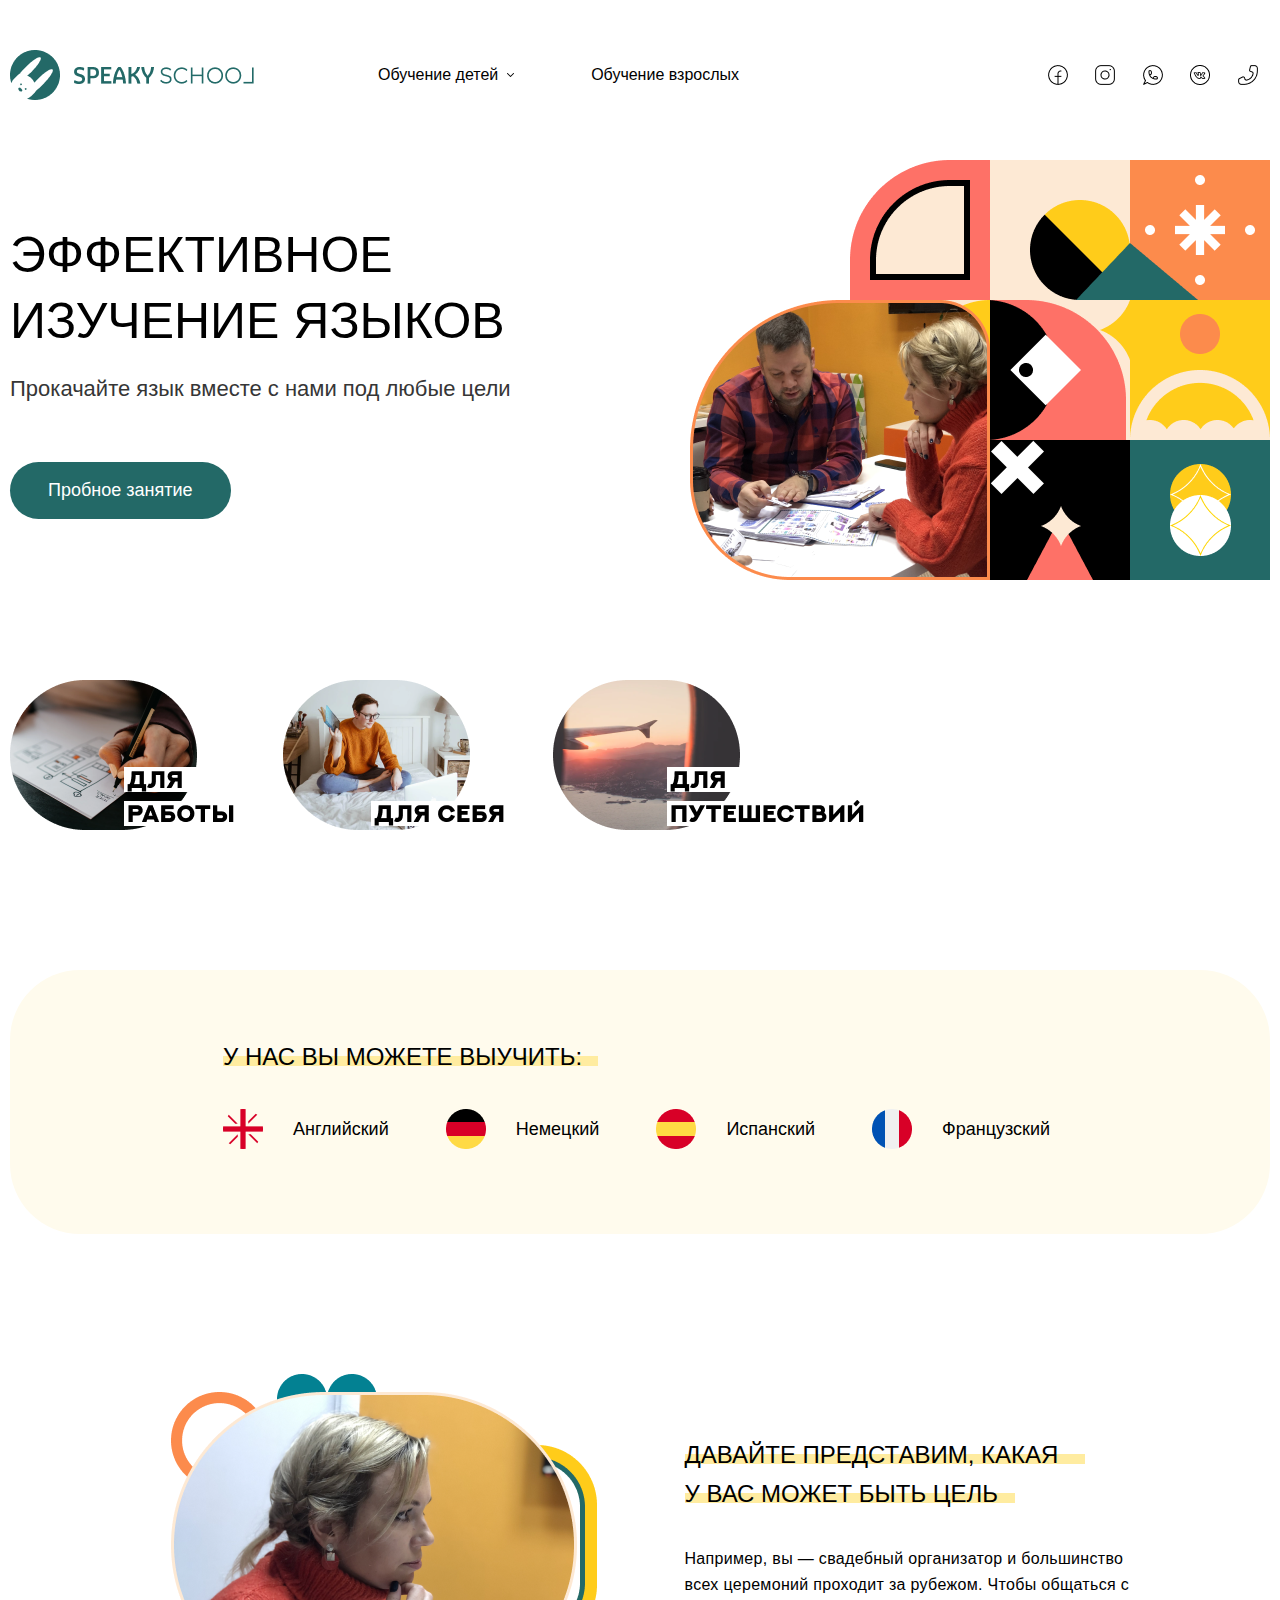
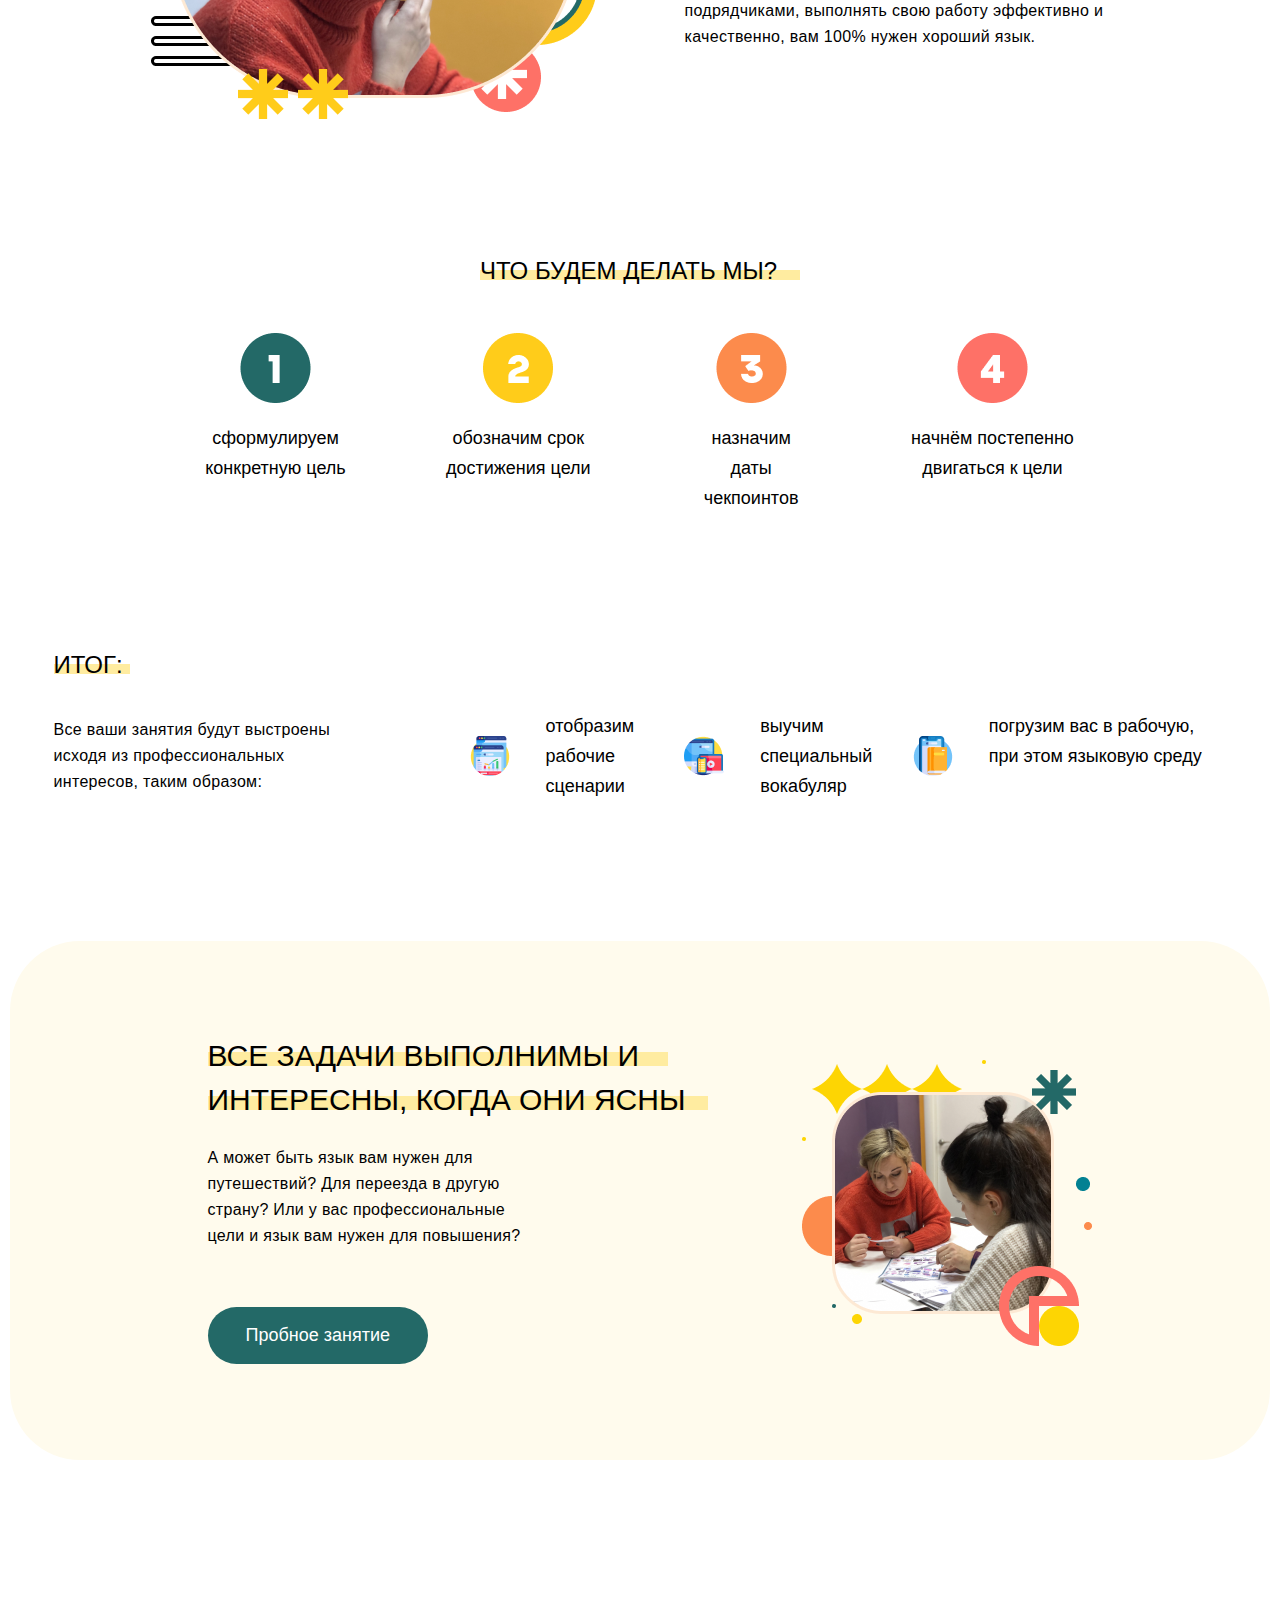
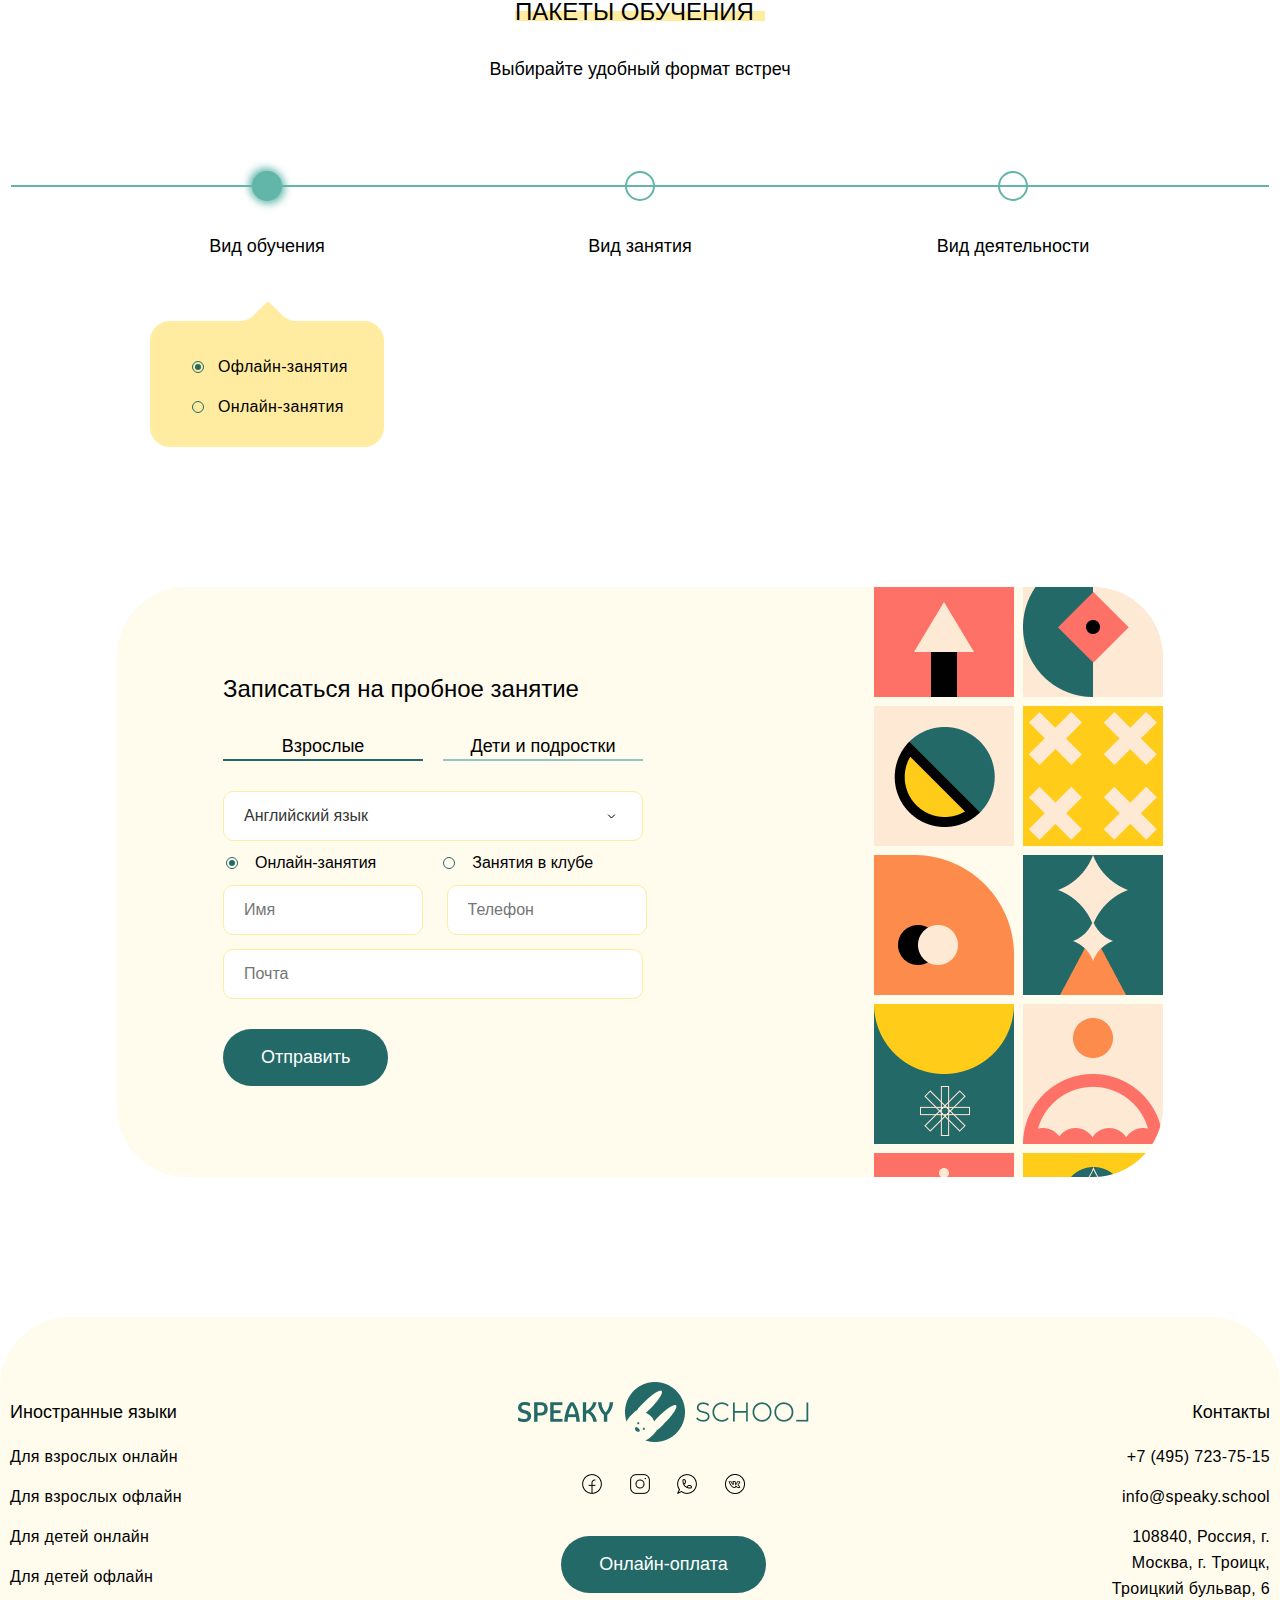
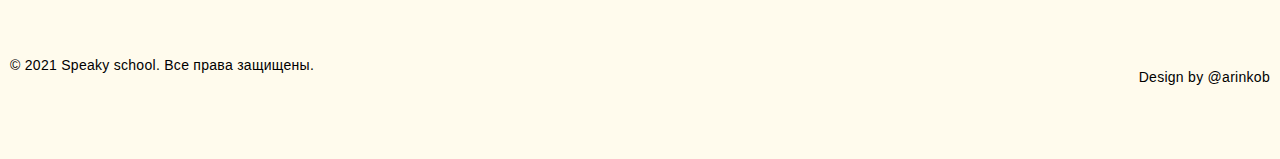
==== commit 0eaf288b: "finished add form on all pages" ====
--- a/adults.html
+++ b/adults.html
@@ -27,12 +27,12 @@
     <div class="main-wrapper">
         <div class="wrapper-modal-trial" id="wrapper-modal-trial">
             <div class="overlay" id="overlay"></div>
-            <div class="modal-window-trial" id="modal-window">
+            <div class="modal-window-trial">
                 <a href="#footer" class="btn-close-modal-trial">Закрыть</a>
                 <div class="modal-window-trial__title">Записаться на пробное занятие</div>
-                <div class="modal-window-trial__subtitle">
-                    <h3 class="adults">Взрослые</h3>
-                    <h3 class="children">Дети и подростки</h3>
+                <div class="add-form__subtitle">
+                    <h3 class="adults js_active" data-value="adults">Взрослые</h3>
+                    <h3 class="children" data-value="children">Дети и подростки</h3>
                 </div>
                 <form action="#" class="form">
                     <div class="form-group">
@@ -51,9 +51,21 @@
                         <input type="radio" class="add-radio radio1" name="radio" checked><label for="radio">Онлайн-занятия</label>
                         <input type="radio" class="radio radio2" name="radio"><label for="radio">Занятия в клубе</label>
                     </div>
-                    <div class="form__name-phone">
-                        <input type="text" name="name" class="under-inputs input-name style-input" placeholder="Имя">
-                        <input type="phone" name="phone" class="under-inputs input-phone style-input" placeholder="Телефон">
+                    <div class="foradults js_active" data-value="adults">
+                        <div class="form__name-phone">
+                            <input type="text" name="name" class="under-inputs input-name style-input" placeholder="Имя">
+                            <input type="phone" name="phone" class="under-inputs input-phone style-input" placeholder="Телефон">
+                        </div>
+                    </div>
+                    <div class="forchildren" data-value="children">
+                        <div class="form__name-phone">
+                            <input type="text" name="name" class="under-inputs input-name style-input" placeholder="Имя родителя">
+                            <input type="phone" name="phone" class="under-inputs input-phone style-input" placeholder="Телефон">
+                        </div>
+                        <div class="form__name-age">
+                            <input type="text" name="name" class="under-inputs input-name style-input" placeholder="Имя ребенка">
+                            <input type="phone" name="phone" class="under-inputs input-phone style-input" placeholder="Возраст ребенка">
+                        </div>
                     </div>
                     <input type="email" name="e-mail" class="under-inputs input-email style-input" placeholder="Почта">
                 </form>
@@ -251,8 +263,8 @@
     <section class="add-form">
         <div class="add-form__title">Записаться на пробное занятие</div>
         <div class="add-form__subtitle">
-            <h3 class="adults">Взрослые</h3>
-            <h3 class="children">Дети и подростки</h3>
+            <h3 class="adults js_active" data-value="adults">Взрослые</h3>
+            <h3 class="children" data-value="children">Дети и подростки</h3>
         </div>
         <form action="#" class="form">
             <div class="form-group">
@@ -268,16 +280,24 @@
                 </div>
             </div>
             <div class="form__radio">
-                <input type="radio" class="add-radio radio1" name="radio" checked><label for="radio">Онлайн-занятия</label>
-                <input type="radio" class="radio radio2" name="radio"><label for="radio">Занятия в клубе</label>
-            </div>
-            <div class="form__name-phone">
-                <input type="text" name="name" class="under-inputs input-name style-input" placeholder="Имя родителя">
-                <input type="phone" name="phone" class="under-inputs input-phone style-input" placeholder="Телефон">
-            </div>
-            <div class="form__name-age">
-                <input type="text" name="name" class="under-inputs input-name style-input" placeholder="Имя ребенка">
-                <input type="phone" name="phone" class="under-inputs input-phone style-input" placeholder="Возраст ребенка">
+                <input type="radio" class="radio1" name="radio" checked><label for="radio">Онлайн-занятия</label>
+                <input type="radio" class="radio2" name="radio"><label for="radio">Занятия в клубе</label>
+            </div>
+            <div class="foradults js_active" data-value="adults">
+                <div class="form__name-phone">
+                    <input type="text" name="name" class="under-inputs input-name style-input" placeholder="Имя">
+                    <input type="phone" name="phone" class="under-inputs input-phone style-input" placeholder="Телефон">
+                </div>
+            </div>
+            <div class="forchildren" data-value="children">
+                <div class="form__name-phone">
+                    <input type="text" name="name" class="under-inputs input-name style-input" placeholder="Имя родителя">
+                    <input type="phone" name="phone" class="under-inputs input-phone style-input" placeholder="Телефон">
+                </div>
+                <div class="form__name-age">
+                    <input type="text" name="name" class="under-inputs input-name style-input" placeholder="Имя ребенка">
+                    <input type="phone" name="phone" class="under-inputs input-phone style-input" placeholder="Возраст ребенка">
+                </div>
             </div>
             <input type="email" name="e-mail" class="under-inputs input-email style-input" placeholder="Почта">
         </form>
--- a/css/adults.css
+++ b/css/adults.css
@@ -280,13 +280,13 @@
   font-size: 24px;
   font-family: "Nextart-Heavy", Arial, Helvetica, sans-serif;
 }
-.modal-window-trial .modal-window-trial__subtitle {
+.modal-window-trial .add-form__subtitle {
   display: -webkit-box;
   display: -ms-flexbox;
   display: flex;
   cursor: pointer;
 }
-.modal-window-trial .modal-window-trial__subtitle .adults {
+.modal-window-trial .add-form__subtitle .adults {
   width: 200px;
   height: 30px;
   text-align: center;
@@ -294,7 +294,16 @@
   margin-left: 106px;
   position: relative;
 }
-.modal-window-trial .modal-window-trial__subtitle .adults:after {
+.modal-window-trial .add-form__subtitle .adults:after {
+  content: "";
+  position: absolute;
+  width: 200px;
+  bottom: 0;
+  height: 2px;
+  left: 0;
+  background: #94C6C4;
+}
+.modal-window-trial .add-form__subtitle .adults.js_active:after {
   content: "";
   position: absolute;
   width: 200px;
@@ -303,7 +312,7 @@
   left: 0;
   background: #236967;
 }
-.modal-window-trial .modal-window-trial__subtitle .children {
+.modal-window-trial .add-form__subtitle .children {
   width: 200px;
   height: 30px;
   text-align: center;
@@ -311,7 +320,7 @@
   margin-left: 20px;
   position: relative;
 }
-.modal-window-trial .modal-window-trial__subtitle .children:after {
+.modal-window-trial .add-form__subtitle .children:after {
   content: "";
   position: absolute;
   width: 200px;
@@ -319,6 +328,15 @@
   height: 2px;
   left: 0;
   background: #94C6C4;
+}
+.modal-window-trial .add-form__subtitle .children.js_active:after {
+  content: "";
+  position: absolute;
+  width: 200px;
+  bottom: 0;
+  height: 2px;
+  left: 0;
+  background: #236967;
 }
 .modal-window-trial .form .dropwdown {
   position: relative;
@@ -443,6 +461,18 @@
   border-radius: 50%;
   border: 1px solid #236967;
 }
+.modal-window-trial .foradults {
+  display: none;
+}
+.modal-window-trial .foradults.js_active {
+  display: block;
+}
+.modal-window-trial .forchildren {
+  display: none;
+}
+.modal-window-trial .forchildren.js_active {
+  display: block;
+}
 .modal-window-trial .under-inputs {
   margin-top: 14px;
   width: 200px;
@@ -473,7 +503,7 @@
   margin-left: 106px;
   border-radius: 30px;
   margin-top: 30px;
-  margin-bottom: 89px;
+  margin-bottom: 85px;
   margin-left: 106px;
 }
 
@@ -1093,6 +1123,15 @@
   left: 0;
   background: #94C6C4;
 }
+.add-form .add-form__subtitle .adults.js_active:after {
+  content: "";
+  position: absolute;
+  width: 200px;
+  bottom: 0;
+  height: 2px;
+  left: 0;
+  background: #236967;
+}
 .add-form .add-form__subtitle .children {
   width: 200px;
   height: 30px;
@@ -1102,6 +1141,15 @@
   position: relative;
 }
 .add-form .add-form__subtitle .children:after {
+  content: "";
+  position: absolute;
+  width: 200px;
+  bottom: 0;
+  height: 2px;
+  left: 0;
+  background: #94C6C4;
+}
+.add-form .add-form__subtitle .children.js_active:after {
   content: "";
   position: absolute;
   width: 200px;
@@ -1231,6 +1279,18 @@
   height: 200%;
   border-radius: 50%;
   border: 1px solid #236967;
+}
+.add-form .foradults {
+  display: none;
+}
+.add-form .foradults.js_active {
+  display: block;
+}
+.add-form .forchildren {
+  display: none;
+}
+.add-form .forchildren.js_active {
+  display: block;
 }
 .add-form .under-inputs {
   margin-top: 14px;
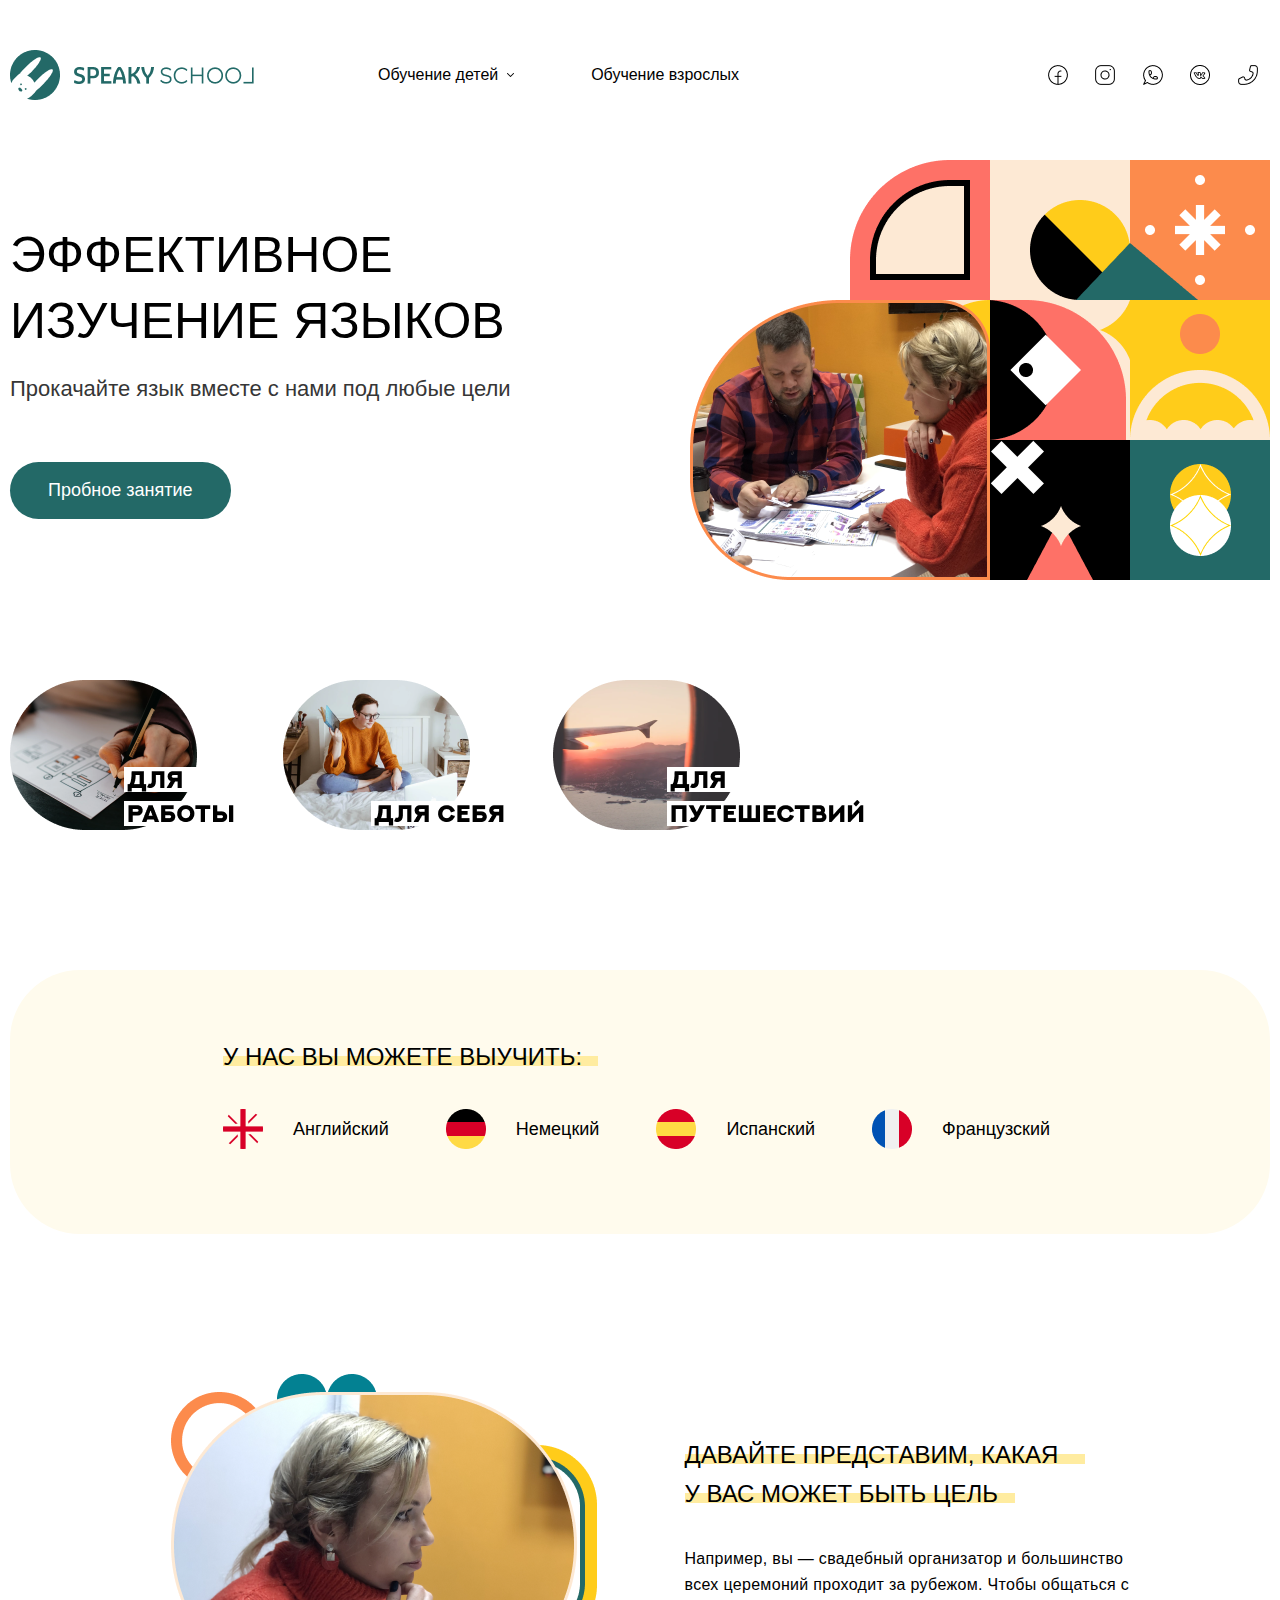
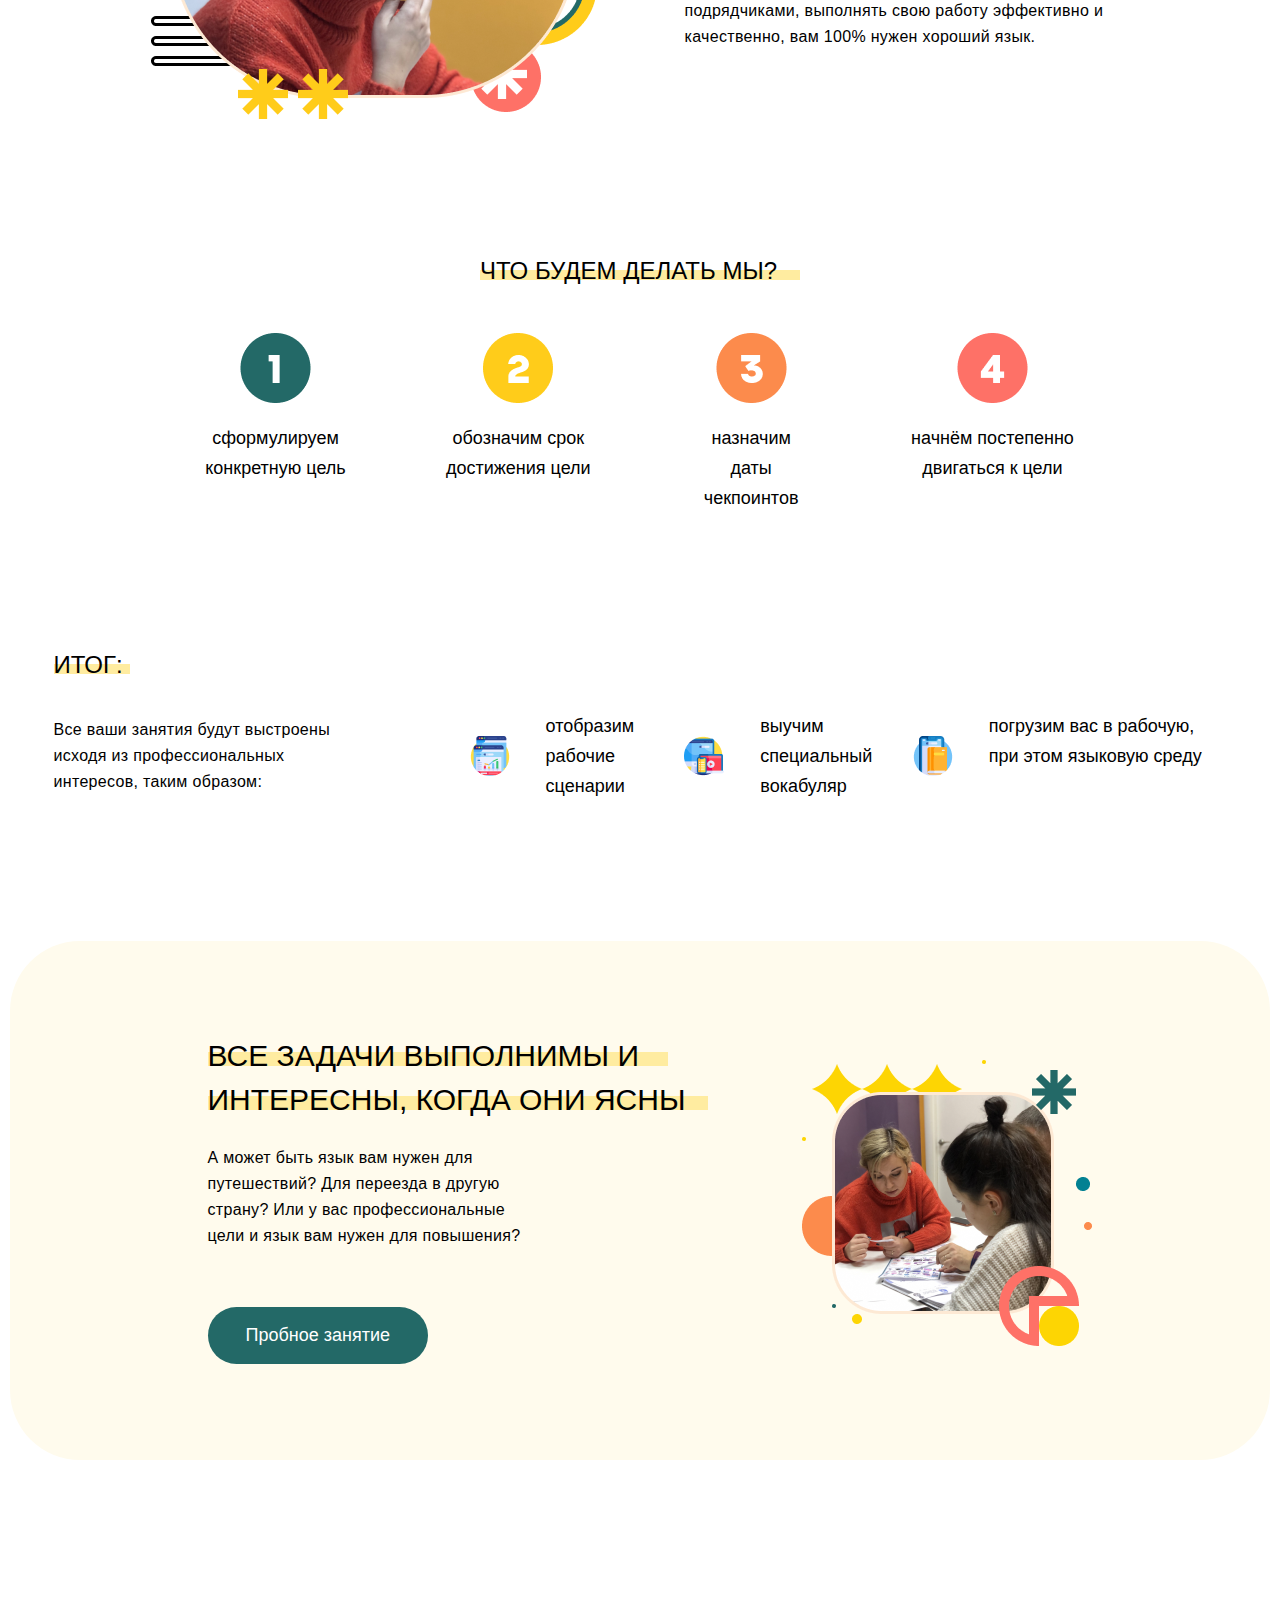
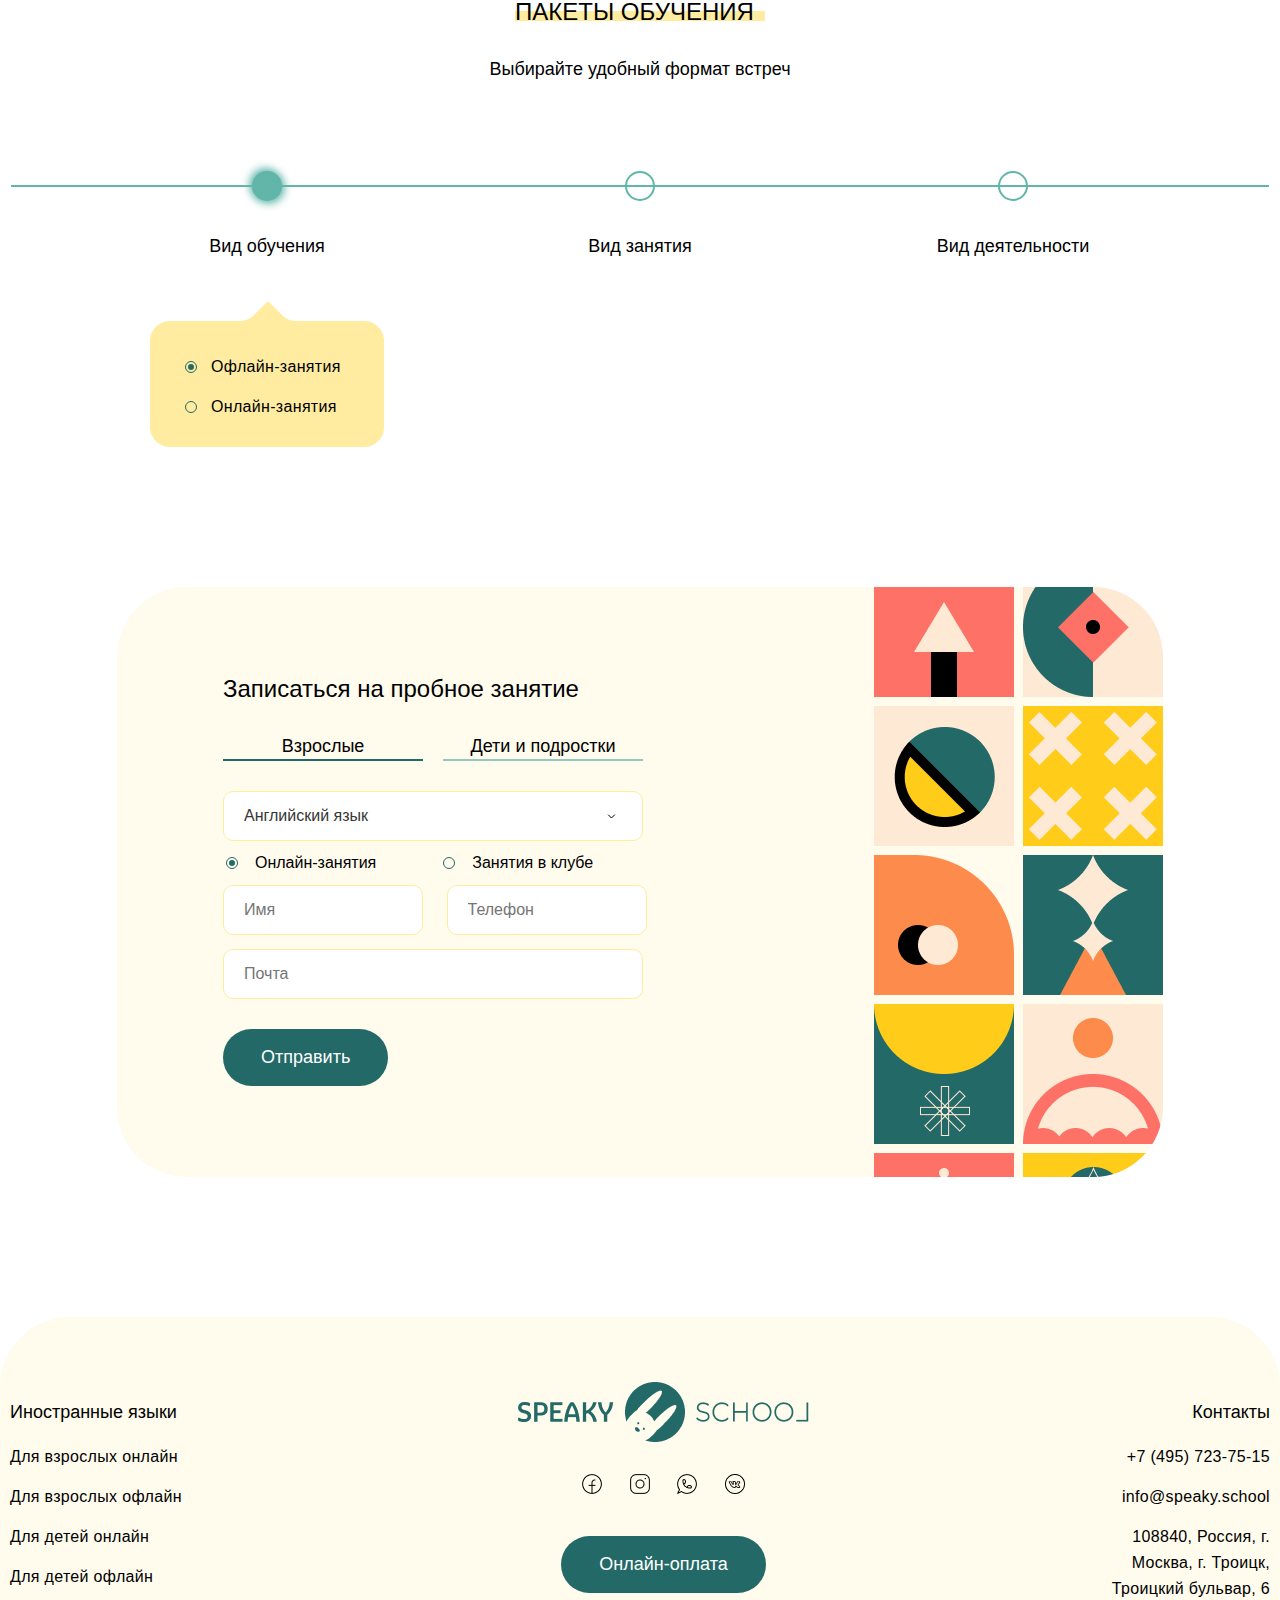
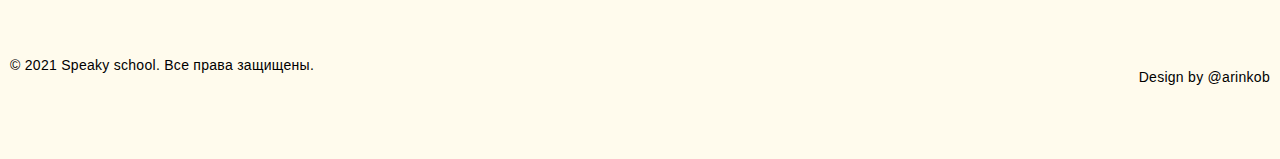
==== commit 3c70ca9a: "full finished adults page" ====
--- a/adults.html
+++ b/adults.html
@@ -235,27 +235,29 @@
         <h3 class="learning__subtitle">Выбирайте удобный формат встреч</h3>
         <div class="options">
                 <div class="option">
-                    <input type="radio" name="radio" class="option__radio" checked>
+                    <input type="radio" name="radio" class="option__radio" data-value="1" checked>
                     <h3>Вид обучения</h3>
-                    <div class="base">
+                    <div class="base js_active" data-value="1">
                         <div><input type="radio" name="radio-base" class="base-radio" checked><p>Офлайн-занятия</p></div>
                         <div><input type="radio" name="radio-base" class="base-radio"><p>Онлайн-занятия</p></div>
                     </div>
                 </div>
                 <div class="option">
-                    <input type="radio" name="radio" class="option__radio">
+                    <input type="radio" name="radio" class="option__radio" data-value="2">
                     <h3>Вид занятия</h3>
-                    <div class="base" style="display: none;">
-                        <input type="radio" name="radio-base" class="base-radio">
-                        <input type="radio" name="radio-base" class="base-radio">
+                    <div class="base middle" data-value="2">
+                        <div><input type="radio" name="radio2-base" class="base-radio" checked><p>Английский язык</p></div>
+                        <div><input type="radio" name="radio2-base" class="base-radio"><p>Немецкий язык</p></div>
+                        <div><input type="radio" name="radio2-base" class="base-radio"><p>Испанский язык</p></div>
+                        <div><input type="radio" name="radio2-base" class="base-radio"><p>Французский язык</p></div>
                     </div>
                 </div>
                 <div class="option">
-                    <input type="radio" name="radio" class="option__radio">
+                    <input type="radio" name="radio" class="option__radio" data-value="3">
                     <h3>Вид деятельности</h3>
-                    <div class="base" style="display: none;">
-                        <input type="radio" name="radio-base" class="base-radio">
-                        <input type="radio" name="radio-base" class="base-radio">
+                    <div class="base" data-value="3">
+                        <div><input type="radio" name="radio3-base" class="base-radio" checked><p>Изучение с нуля</p></div>
+                        <div><input type="radio" name="radio3-base" class="base-radio"><p>Улучшение навыков</p></div>
                     </div>
                 </div>
         </div>
--- a/css/adults.css
+++ b/css/adults.css
@@ -1030,9 +1030,7 @@
   margin-top: 30px;
 }
 .learning .options .option .base {
-  display: -webkit-box;
-  display: -ms-flexbox;
-  display: flex;
+  display: none;
   -webkit-box-orient: vertical;
   -webkit-box-direction: normal;
       -ms-flex-direction: column;
@@ -1044,7 +1042,10 @@
   height: 146px;
   background: url(/img/adults/base.png);
   margin-top: 40px;
-  padding-left: 42px;
+  padding-left: 35px;
+}
+.learning .options .option .base.middle div {
+  margin-top: 2px;
 }
 .learning .options .option .base .base-radio {
   -webkit-appearance: none;
@@ -1084,6 +1085,11 @@
 }
 .learning .options .option .base div:first-of-type {
   margin-top: 25px;
+}
+.learning .options .option .base.js_active {
+  display: -webkit-box;
+  display: -ms-flexbox;
+  display: flex;
 }
 
 .add-form {
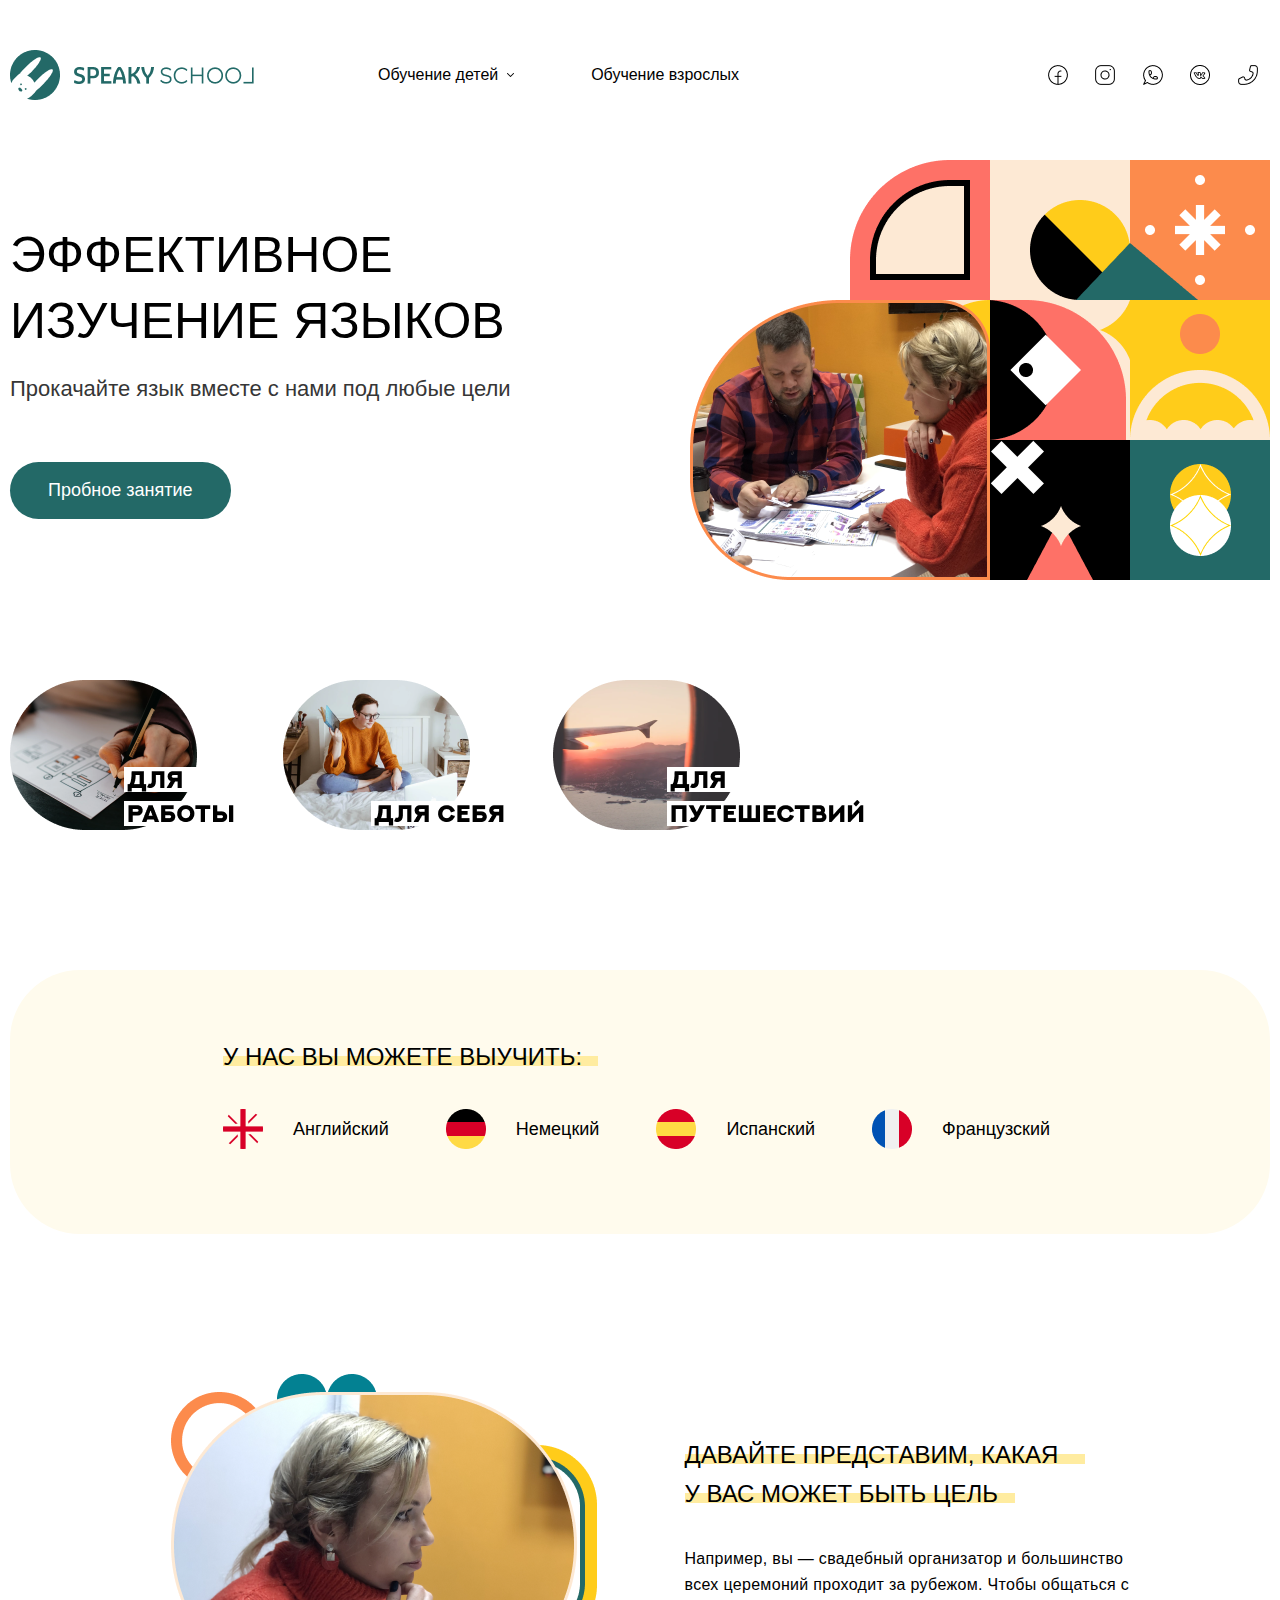
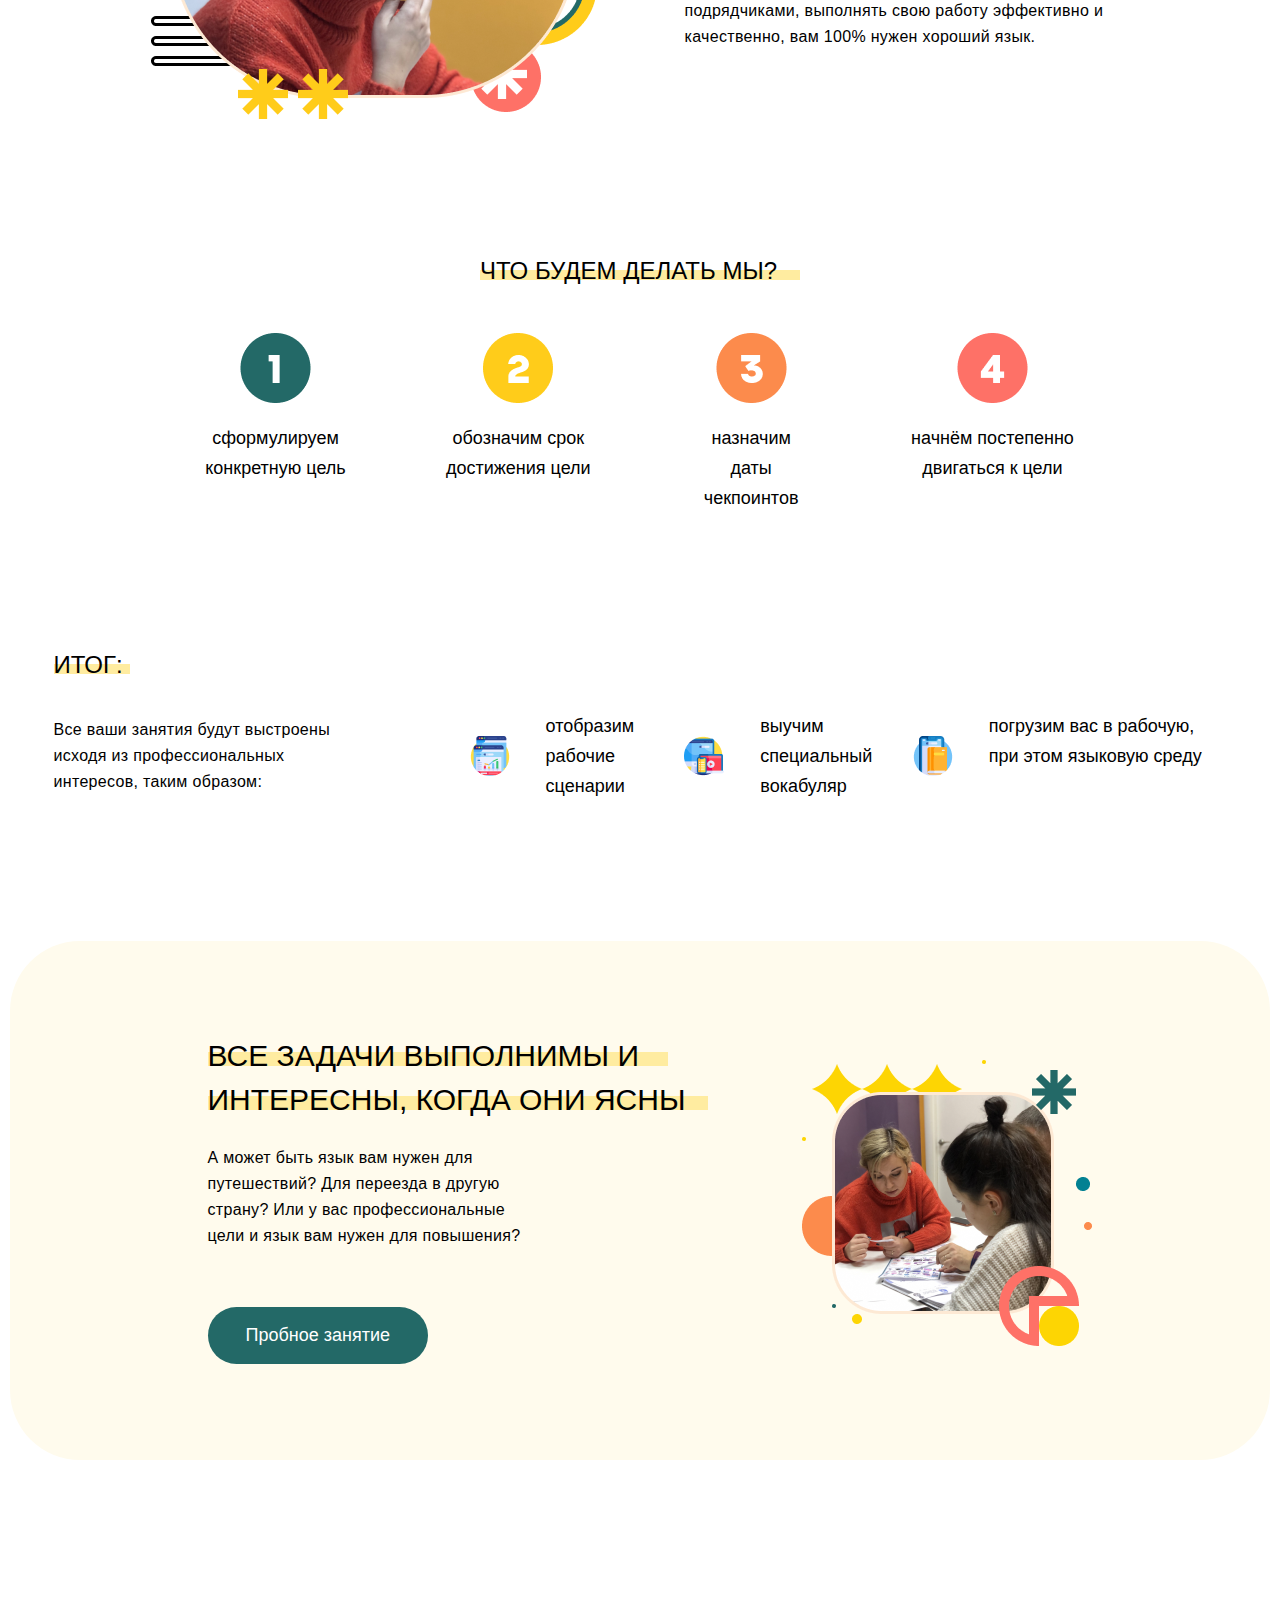
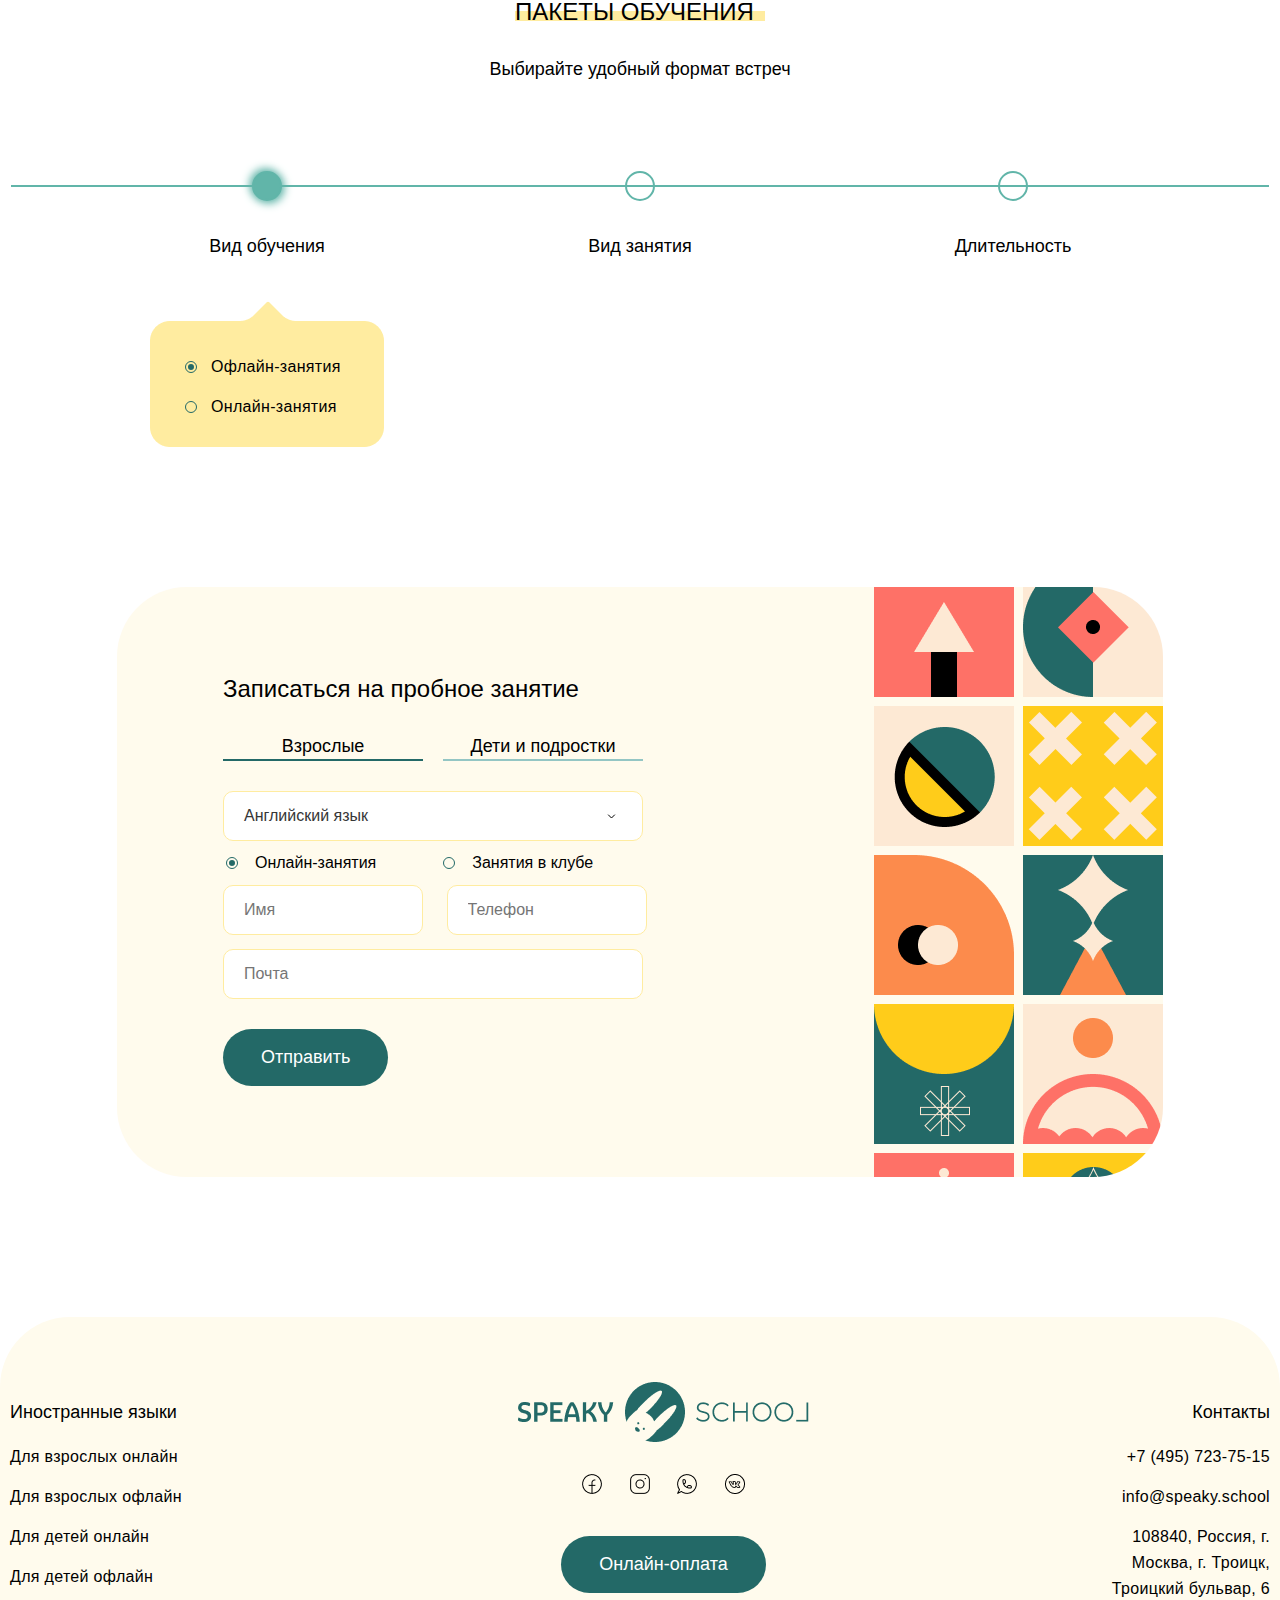
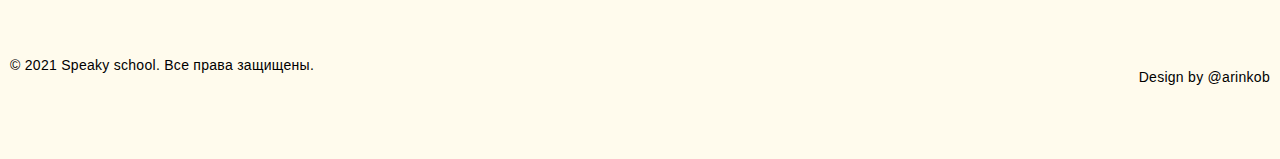
==== commit 63b8eaab: "finished educations section on children-on page" ====
--- a/adults.html
+++ b/adults.html
@@ -100,7 +100,7 @@
         </div>
         <div>
             <a href="#" class="nav__menu children" id="children">Обучение детей <img src="/img/main/down-small.png" alt="down-small"></a>
-            <div class="children-option" id="children-option">
+            <div class="children-option">
                 <a href="/children-on.html">Онлайн-занятия</a>
                 <a href="/children-of.html">Занятия в клубе</a>
             </div>
@@ -246,18 +246,17 @@
                     <input type="radio" name="radio" class="option__radio" data-value="2">
                     <h3>Вид занятия</h3>
                     <div class="base middle" data-value="2">
-                        <div><input type="radio" name="radio2-base" class="base-radio" checked><p>Английский язык</p></div>
-                        <div><input type="radio" name="radio2-base" class="base-radio"><p>Немецкий язык</p></div>
-                        <div><input type="radio" name="radio2-base" class="base-radio"><p>Испанский язык</p></div>
-                        <div><input type="radio" name="radio2-base" class="base-radio"><p>Французский язык</p></div>
+                        <div><input type="radio" name="radio2-base" class="base-radio" checked><p>Индивидуальные уроки</p></div>
+                        <div><input type="radio" name="radio2-base" class="base-radio"><p>Групповые уроки</p></div>
+                        <div><input type="radio" name="radio2-base" class="base-radio"><p>Разговорный клуб</p></div>
                     </div>
                 </div>
                 <div class="option">
                     <input type="radio" name="radio" class="option__radio" data-value="3">
-                    <h3>Вид деятельности</h3>
+                    <h3>Длительность</h3>
                     <div class="base" data-value="3">
-                        <div><input type="radio" name="radio3-base" class="base-radio" checked><p>Изучение с нуля</p></div>
-                        <div><input type="radio" name="radio3-base" class="base-radio"><p>Улучшение навыков</p></div>
+                        <div><input type="radio" name="radio3-base" class="base-radio" checked><p>30 минут</p></div>
+                        <div><input type="radio" name="radio3-base" class="base-radio"><p>60 минут</p></div>
                     </div>
                 </div>
         </div>
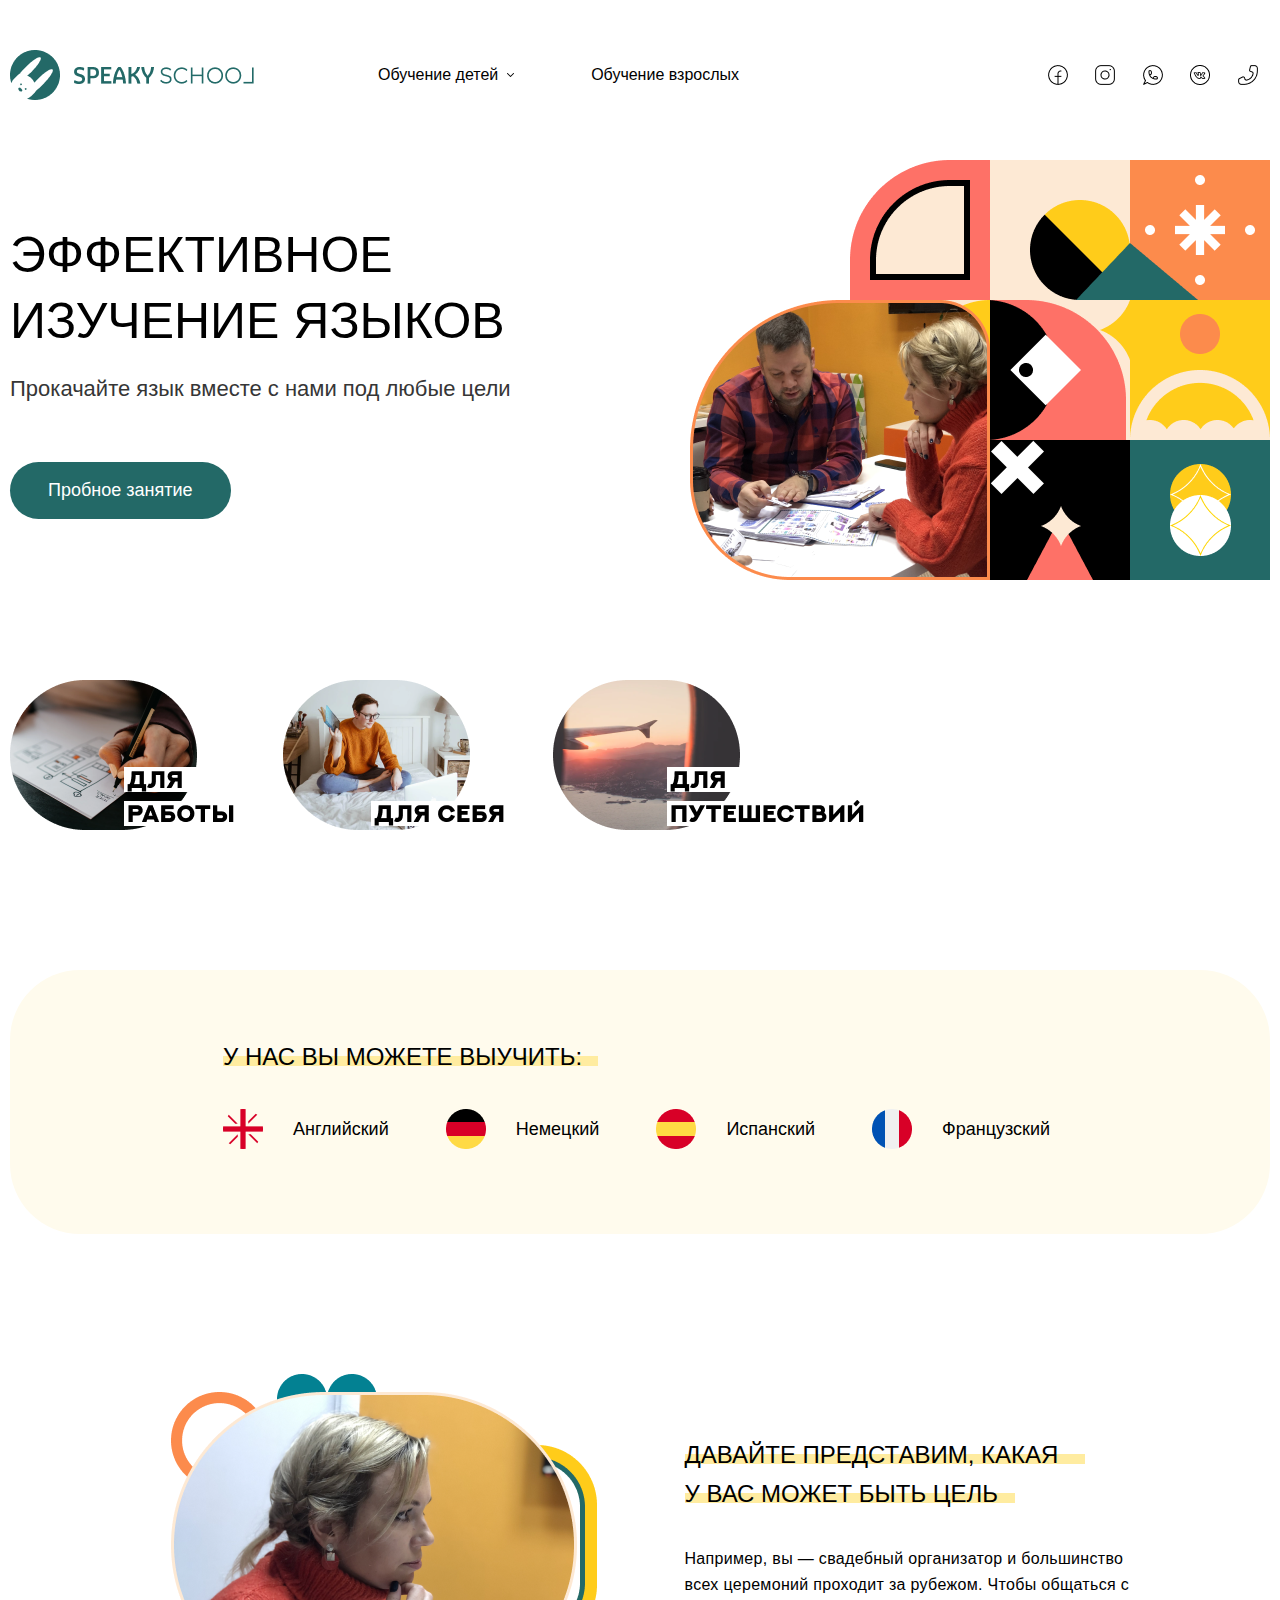
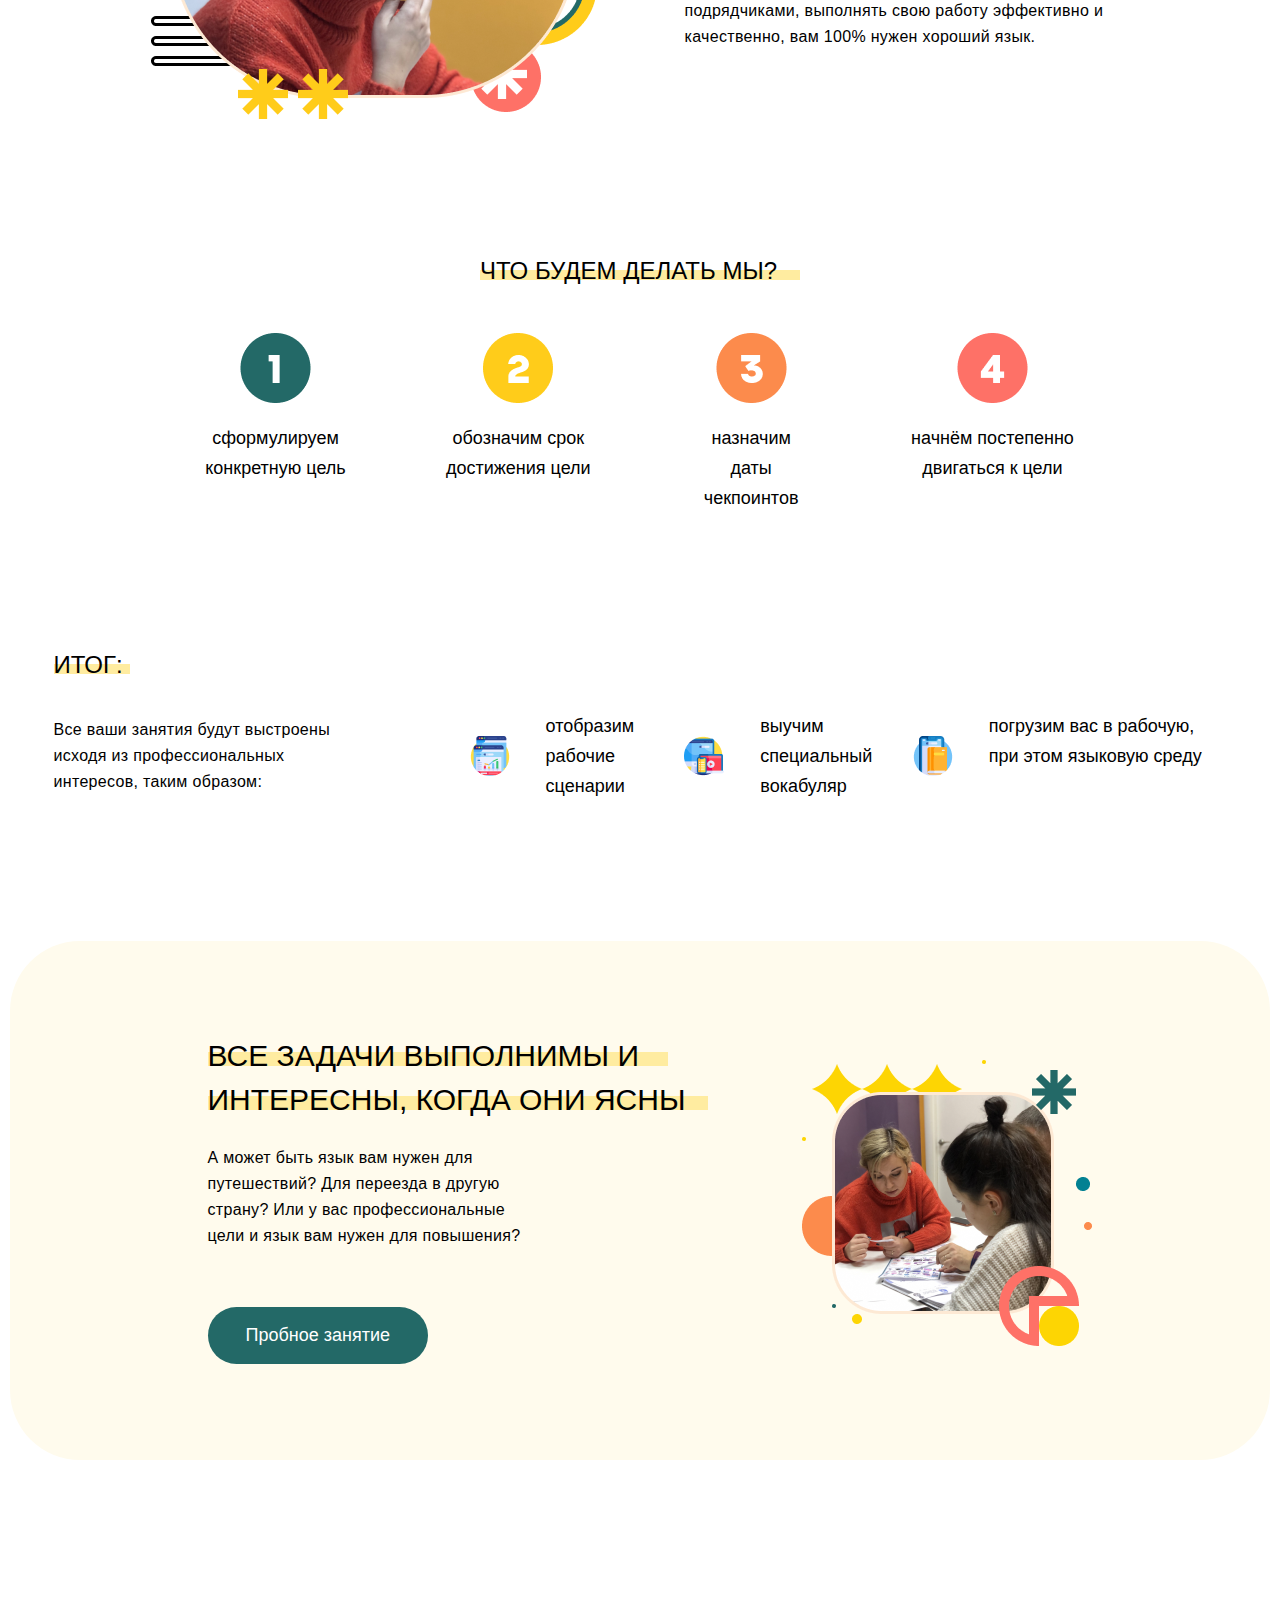
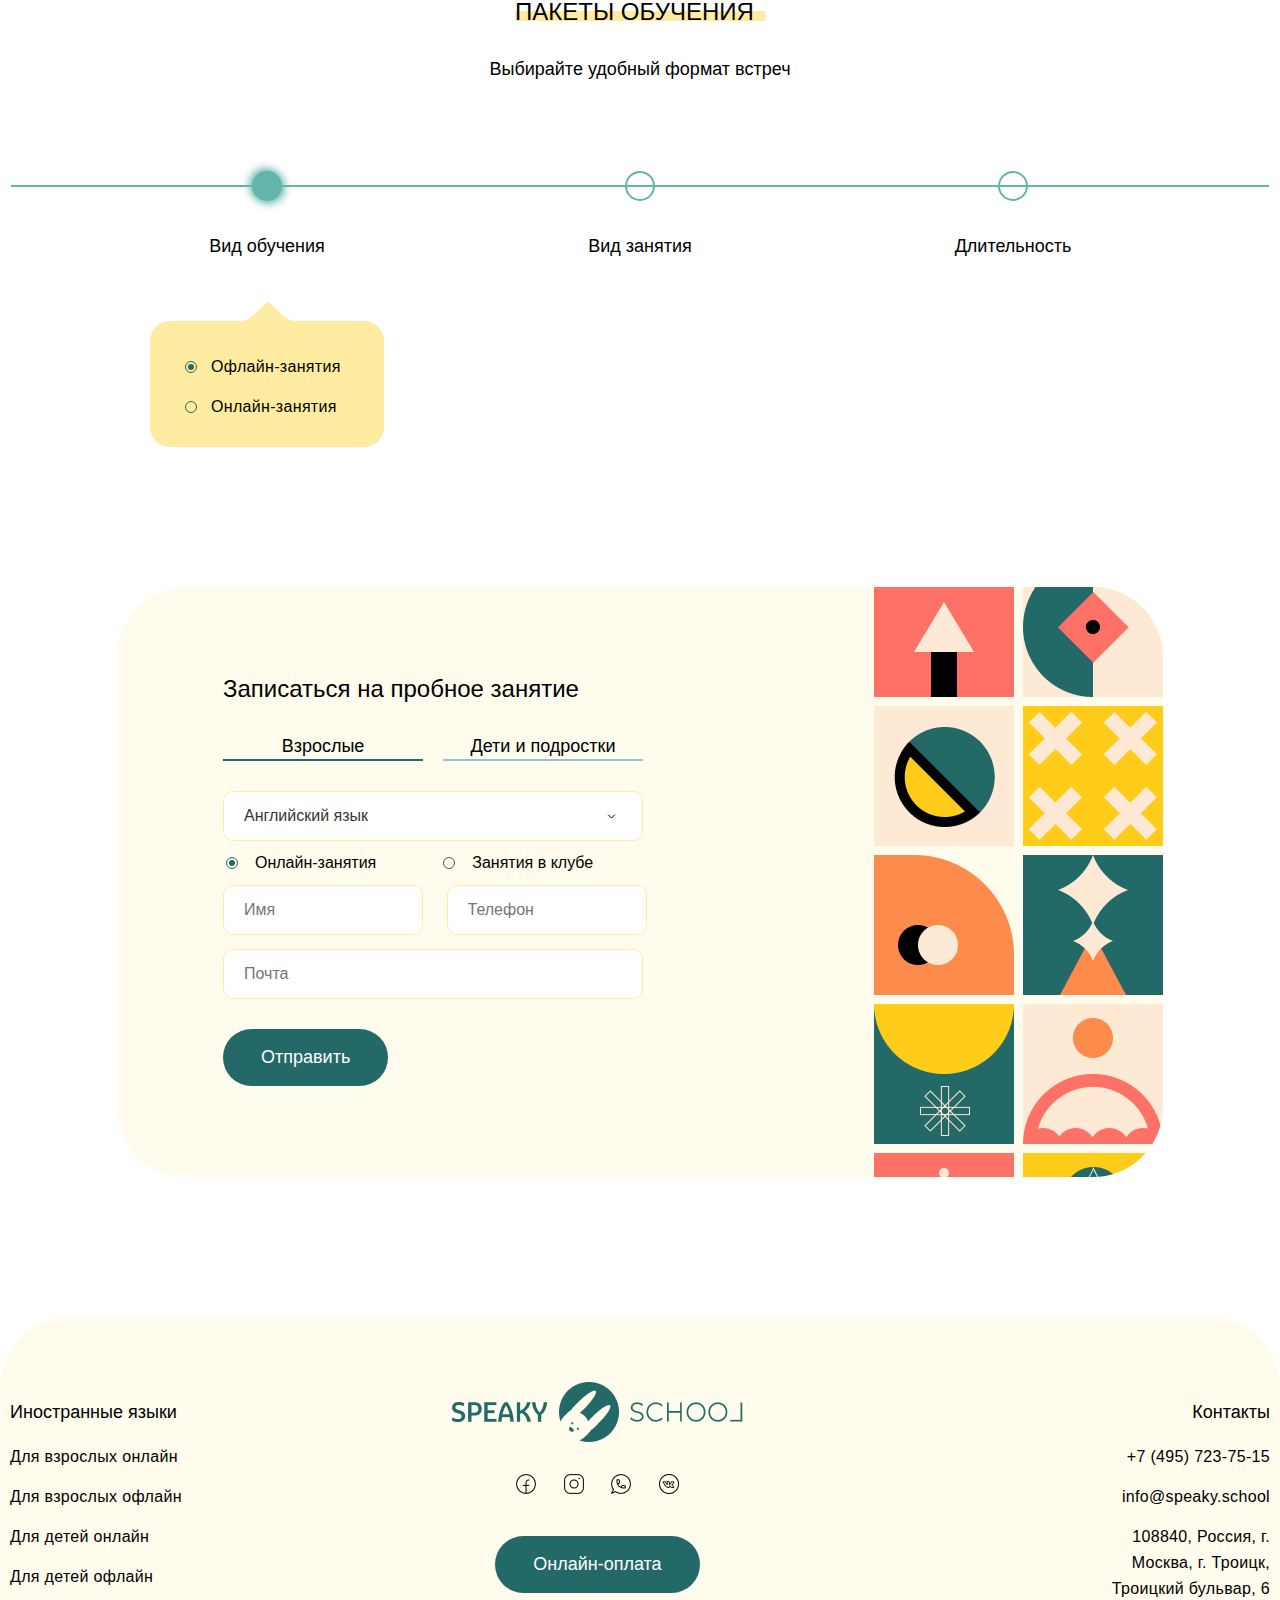
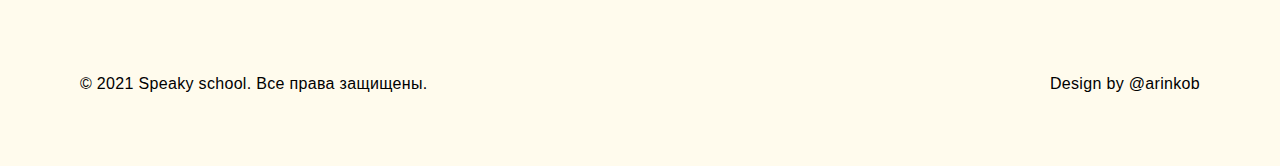
==== commit 8302125e: "finished mobile adaptive for adults page with screen 375px" ====
--- a/adults.html
+++ b/adults.html
@@ -3,11 +3,45 @@
 <head>
     <meta charset="UTF-8">
     <meta http-equiv="X-UA-Compatible" content="IE=edge">
-    <meta name="viewport" content="width=device-width, initial-scale=1.0">
+    <meta name="viewport" content="width=device-width, initial-scale=1.0, shrink-to-fit=no">
     <link rel="stylesheet" href="/css/adults.css">
     <title>Speaky School</title>
 </head>
 <body>
+    <div class="burger-menu">
+        <div class="burger-menu__top">
+            <img src="img/main/logo_burger.png" alt="logo_header">
+            <a href="#"><img src="/img/main/burger menu close.png" alt="close" class="burger-close"></a>
+        </div>
+        <div class="burger-menu__main">
+            <a href="/children-on.html" class="link">Обучение детей онлайн</a>
+            <a href="/children-of.html" class="link">Обучение детей офлайн</a>
+            <a href="/adults.html" class="link">Обучение взрослых</a>
+        </div>
+        <div class="burger-menu__contacts">
+            <a href="https://ru-ru.facebook.com/" class="contacts__facebook">
+                <img src="/img/main/facebook.png" alt="facebook">
+            </a>
+            <a href="https://www.instagram.com/" class="contacts__instagram">
+                <img src="/img/main/instagram.png" alt="instagram">
+            </a>
+            <a href="https://www.whatsapp.com/" class="contacts__whatsup">
+                <img src="/img/main/whatsapp.png" alt="whatsapp">
+            </a>
+            <a href="https://vk.com/" class="contacts__vk">
+                <img src="/img/main/vk.png" alt="vk">
+            </a>
+            <a href="#header" class="contacts__phone_burger">
+                <img src="/img/main/phone.png" alt="phone">
+            </a>
+        </div>
+        <div class="burger-menu__footer">
+            <h3 class="contacts__title">Контакты</h3>
+            <p>+7 (495) 723-75-15</p>
+            <p>info@speaky.school</p>
+            <p>108840, Россия, г. Москва, г. Троицк, Троицкий бульвар, 6</p>
+        </div>
+    </div>
     <div class="main-wrapper">
         <div class="wrapper-modal-call">
             <div class="overlay" id="overlay"></div>
@@ -96,9 +130,10 @@
     </div>
     <nav class="nav">
         <div class="nav__logo">
-            <a href="/main.html"><img src="/img/main/logo_header.png" alt="SPEAKY SCHOOL"></a>
-        </div>
-        <div>
+            <a src="/main.html"><img src="/img/main/logo_header.png" alt="SPEAKY SCHOOL"></a>
+            <a href="#"><img src="/img/main/burger.png" alt="burger" class="burger"></a>
+        </div>
+        <div class="nav__main">
             <a href="#" class="nav__menu children" id="children">Обучение детей <img src="/img/main/down-small.png" alt="down-small"></a>
             <div class="children-option">
                 <a href="/children-on.html">Онлайн-занятия</a>
@@ -147,10 +182,10 @@
             <h2 class="title__text">У НАС ВЫ МОЖЕТЕ ВЫУЧИТЬ:</h2>
         </div>
         <div class="learn__language">
-            <h3 class="learn__language_english">Английский</h3>
-            <h3 class="learn__language_germany">Немецкий</h3>
-            <h3 class="learn__language_spain">Испанский</h3>
-            <h3 class="learn__language_france">Французский</h3>
+            <h3 class="language learn__language_english">Английский</h3>
+            <h3 class="language learn__language_germany">Немецкий</h3>
+            <h3 class="language learn__language_spain">Испанский</h3>
+            <h3 class="language learn__language_france">Французский</h3>
         </div>
     </section>
     <section class="target">
@@ -312,7 +347,6 @@
                 <a href="/adults.html" class="link">Для взрослых офлайн</a>
                 <a href="/children-on.html" class="link">Для детей онлайн</a>
                 <a href="/children-of.html" class="link">Для детей офлайн</a>
-                <p class="copy">© 2021 Speaky school. Все права защищены.</p>
             </div>
             <div class="footer__center">
                 <img src="/img/main/logo_footer.png" class="footer__logo" alt="logo">
@@ -337,8 +371,11 @@
                 <p>+7 (495) 723-75-15</p>
                 <p>info@speaky.school</p>
                 <p>108840, Россия, г. Москва, г. Троицк, Троицкий бульвар, 6</p>
-                <p class="design">Design by @arinkob</p>
-            </div>
+            </div>
+        </div>
+        <div class="footer__down">
+            <p class="copy">© 2021 Speaky school. Все права защищены.</p>
+            <p class="design">Design by @arinkob</p>
         </div>
     </footer>
     <script src="/js/adults.js"></script>
--- a/css/adults.css
+++ b/css/adults.css
@@ -642,6 +642,9 @@
   margin-right: 77px;
   cursor: pointer;
 }
+.nav .nav__logo .burger {
+  display: none;
+}
 .nav .nav__menu {
   font-family: "Raleway-Medium", Arial, Helvetica, sans-serif;
   font-size: 16px;
@@ -1425,4 +1428,509 @@
 .footer .main .footer__contacts .design {
   margin-top: 48px;
   font-size: 14px;
+}
+.footer .footer__down {
+  display: -webkit-box;
+  display: -ms-flexbox;
+  display: flex;
+  -webkit-box-pack: justify;
+      -ms-flex-pack: justify;
+          justify-content: space-between;
+  padding-left: 80px;
+  padding-right: 80px;
+  padding-bottom: 69px;
+}
+
+.burger-menu {
+  display: none;
+  width: 100%;
+  position: absolute;
+  background: #FFFBED;
+  border-radius: 0 0 70px 70px;
+}
+.burger-menu .burger-menu__top {
+  display: -webkit-box;
+  display: -ms-flexbox;
+  display: flex;
+  -webkit-box-align: center;
+      -ms-flex-align: center;
+          align-items: center;
+  -webkit-box-pack: justify;
+      -ms-flex-pack: justify;
+          justify-content: space-between;
+  padding: 40px 20px 0px 20px;
+  margin-bottom: 40px;
+}
+.burger-menu .burger-menu__main {
+  display: -webkit-box;
+  display: -ms-flexbox;
+  display: flex;
+  -webkit-box-orient: vertical;
+  -webkit-box-direction: normal;
+      -ms-flex-direction: column;
+          flex-direction: column;
+  text-align: center;
+}
+.burger-menu .burger-menu__main .link {
+  margin-bottom: 20px;
+  font-family: "Raleway-Medium", Arial, Helvetica, sans-serif;
+}
+.burger-menu .burger-menu__main .link:last-of-type {
+  margin-bottom: 52px;
+}
+.burger-menu .burger-menu__contacts {
+  display: -webkit-box;
+  display: -ms-flexbox;
+  display: flex;
+  -webkit-box-pack: justify;
+      -ms-flex-pack: justify;
+          justify-content: space-between;
+  padding: 0 20px;
+  margin-bottom: 52px;
+}
+.burger-menu .burger-menu__footer {
+  display: -webkit-box;
+  display: -ms-flexbox;
+  display: flex;
+  -webkit-box-orient: vertical;
+  -webkit-box-direction: normal;
+      -ms-flex-direction: column;
+          flex-direction: column;
+  text-align: center;
+  padding: 0 106px 60px;
+}
+.burger-menu .burger-menu__footer .contacts__title {
+  margin-bottom: 20px;
+  font-size: 16px;
+}
+.burger-menu .burger-menu__footer p {
+  font-size: 14px;
+}
+.burger-menu .burger-menu__footer p:not(:last-child) {
+  margin-bottom: 12px;
+}
+.burger-menu.js_active {
+  display: block;
+}
+
+@media screen and (max-width: 575px) {
+  .nav {
+    width: 100%;
+    margin-bottom: 0;
+  }
+  .nav .nav__logo {
+    display: -webkit-box;
+    display: -ms-flexbox;
+    display: flex;
+    -webkit-box-align: center;
+        -ms-flex-align: center;
+            align-items: center;
+    -webkit-box-pack: justify;
+        -ms-flex-pack: justify;
+            justify-content: space-between;
+    margin-left: 20px;
+    margin-right: 20px;
+    width: 100%;
+  }
+  .nav .nav__logo .burger {
+    display: block;
+    width: 20px;
+    height: 15px;
+  }
+  .nav .nav__logo img {
+    width: 200px;
+    height: 40px;
+  }
+  .nav .nav__main {
+    display: none;
+  }
+  .nav .nav__menu.adults {
+    display: none;
+  }
+  .nav .contacts {
+    display: none;
+  }
+
+  .container-header {
+    width: 100%;
+  }
+  .container-header .header {
+    -webkit-box-orient: vertical;
+    -webkit-box-direction: normal;
+        -ms-flex-direction: column;
+            flex-direction: column;
+    margin-top: 40px;
+  }
+  .container-header .header .title .title__text {
+    font-size: 30px;
+    width: 295px;
+    line-height: 40px;
+    margin-bottom: 40px;
+  }
+  .container-header .header .title .title__subtext {
+    font-size: 20px;
+    width: 245px;
+  }
+  .container-header .header .title .title__btn {
+    font-size: 16px;
+    padding: 16px 38px;
+  }
+  .container-header .header .header__logo {
+    width: 100%;
+    margin-top: 60px;
+  }
+  .container-header .header .header__logo img {
+    width: 100%;
+  }
+  .container-header .subtitle {
+    -webkit-box-orient: vertical;
+    -webkit-box-direction: normal;
+        -ms-flex-direction: column;
+            flex-direction: column;
+    margin: 80px 72px 80px 91px;
+  }
+  .container-header .subtitle img:not(:last-child) {
+    margin-bottom: 60px;
+    width: 145px;
+  }
+
+  .learn {
+    width: 100%;
+    height: 460px;
+    padding-right: 87px;
+    padding-left: 85px;
+  }
+  .learn .title {
+    width: 200px;
+  }
+  .learn .title .title__text {
+    font-size: 20px;
+  }
+  .learn .learn__language {
+    -webkit-box-orient: vertical;
+    -webkit-box-direction: normal;
+        -ms-flex-direction: column;
+            flex-direction: column;
+    height: 30px;
+  }
+  .learn .learn__language .language {
+    margin-bottom: 30px;
+    font-size: 16px;
+    background-size: contain;
+    line-height: 30px;
+  }
+
+  .target {
+    width: 100%;
+    -webkit-box-orient: vertical;
+    -webkit-box-direction: normal;
+        -ms-flex-direction: column;
+            flex-direction: column;
+  }
+  .target img {
+    width: 100%;
+    padding: 0 16px;
+    margin-bottom: 57px;
+  }
+  .target .right-block {
+    width: 100%;
+    margin-left: 20px;
+  }
+  .target .right-block .title1 .title__rectangle {
+    height: 8px;
+    width: 330px;
+  }
+  .target .right-block .title1 .title__text {
+    font-size: 20px;
+  }
+  .target .right-block .title2 .title__rectangle {
+    height: 8px;
+    width: 273px;
+  }
+  .target .right-block .title2 .title__text {
+    font-size: 20px;
+  }
+  .target .right-block .target__text {
+    font-size: 14px;
+    width: 300px;
+  }
+
+  .todo {
+    width: 100%;
+    margin-top: 100px;
+  }
+  .todo .title .title__rectangle {
+    height: 8px;
+    width: 265px;
+    margin-left: 30px;
+  }
+  .todo .title .title__text {
+    text-align: center;
+    font-size: 20px;
+  }
+  .todo .todo__lists {
+    width: 100%;
+    -ms-flex-wrap: wrap;
+        flex-wrap: wrap;
+    padding: 0 23px 0 16px;
+  }
+  .todo .todo__lists .todo-items {
+    margin: 14px 0px;
+    width: 130px;
+  }
+  .todo .todo__lists .todo-items h3 {
+    font-size: 16px;
+  }
+
+  .results {
+    width: 100%;
+    -webkit-box-orient: vertical;
+    -webkit-box-direction: normal;
+        -ms-flex-direction: column;
+            flex-direction: column;
+    margin-top: 100px;
+  }
+  .results .left-side {
+    padding: 0 20px;
+    width: auto;
+    margin-right: 0;
+  }
+  .results .left-side .title .title__rectangle {
+    height: 8px;
+    width: 63px;
+  }
+  .results .left-side .title .title__text {
+    font-size: 20px;
+  }
+  .results .left-side p {
+    font-size: 14px;
+  }
+  .results .right-side {
+    -webkit-box-orient: vertical;
+    -webkit-box-direction: normal;
+        -ms-flex-direction: column;
+            flex-direction: column;
+    padding: 0 20px;
+  }
+  .results .right-side .result01 {
+    width: 250px;
+    margin-bottom: 30px;
+  }
+  .results .right-side .result02 {
+    margin-bottom: 30px;
+  }
+
+  .easy {
+    width: 100%;
+    margin-top: 100px;
+  }
+  .easy .easy__main {
+    width: 100%;
+    -webkit-box-orient: vertical;
+    -webkit-box-direction: normal;
+        -ms-flex-direction: column;
+            flex-direction: column;
+    padding: 0;
+    padding-bottom: 60px;
+  }
+  .easy .easy__main .left-block {
+    width: 100%;
+    margin-bottom: 44px;
+    padding: 60px 16px 0 20px;
+    margin-right: 0;
+  }
+  .easy .easy__main .left-block .title1 .title__rectangle {
+    height: 8px;
+    width: 300px;
+  }
+  .easy .easy__main .left-block .title1 .title__text {
+    font-size: 20px;
+  }
+  .easy .easy__main .left-block .title2 .title__rectangle {
+    height: 8px;
+    width: 330px;
+  }
+  .easy .easy__main .left-block .title2 .title__text {
+    font-size: 20px;
+  }
+  .easy .easy__main .style-btn {
+    font-size: 16px;
+    padding: 16px 34px;
+  }
+
+  .learning {
+    width: 100%;
+  }
+  .learning .title .title__rectangle {
+    height: 8px;
+    width: 205px;
+    margin-left: 22px;
+  }
+  .learning .title .title__text {
+    text-align: center;
+    font-size: 20px;
+  }
+  .learning .learning__subtitle {
+    font-size: 14px;
+  }
+  .learning .options {
+    width: 100%;
+    padding: 0 16px;
+  }
+  .learning .options .option h3 {
+    font-size: 16px;
+    text-align: center;
+  }
+  .learning .options .option .base {
+    width: 200px;
+    background-repeat: no-repeat;
+    background-size: contain;
+    -webkit-box-align: center;
+        -ms-flex-align: center;
+            align-items: center;
+    padding: 0;
+  }
+  .learning .options .option .base div:first-of-type {
+    margin-top: 0;
+  }
+  .learning .options .option .base p {
+    font-size: 14px;
+  }
+
+  .add-form {
+    width: 100%;
+    margin-top: 0;
+    border-radius: 50px;
+    height: 822px;
+    margin-top: 100px;
+    background: url(/img/main/add_form_mobile.png) no-repeat bottom;
+    background-color: #FFFBED;
+  }
+  .add-form .add-form__title {
+    font-size: 20px;
+    padding-top: 65px;
+    padding-left: 20px;
+    width: 300px;
+  }
+  .add-form .add-form__subtitle .adults {
+    width: 160px;
+    margin-left: 20px;
+    font-size: 16px;
+  }
+  .add-form .add-form__subtitle .adults:after {
+    width: 160px;
+  }
+  .add-form .add-form__subtitle .adults.js_active:after {
+    width: 160px;
+  }
+  .add-form .add-form__subtitle .children {
+    width: 160px;
+    margin-top: 30px;
+    margin-left: 15px;
+    font-size: 16px;
+  }
+  .add-form .add-form__subtitle .children:after {
+    width: 160px;
+  }
+  .add-form .add-form__subtitle .children.js_active:after {
+    width: 160px;
+  }
+  .add-form .form .dropdown__btn {
+    width: 335px;
+    margin-left: 20px;
+  }
+  .add-form .form .dropdown__list {
+    width: 335px;
+    margin-left: 20px;
+  }
+  .add-form .form .form__radio .radio1 {
+    margin-left: 20px;
+  }
+  .add-form .form .form__radio .radio2 {
+    margin-left: 30px;
+  }
+  .add-form .under-inputs {
+    width: 158px;
+  }
+  .add-form .input-name {
+    margin-left: 20px;
+  }
+  .add-form .input-phone {
+    margin-left: 16px;
+  }
+  .add-form .input-email {
+    width: 335px;
+    margin-left: 20px;
+  }
+  .add-form .btn {
+    padding: 16px 34px;
+    font-size: 16px;
+    margin-bottom: 60px;
+  }
+
+  .footer {
+    width: 100%;
+  }
+  .footer .main {
+    width: 100%;
+    display: -webkit-box;
+    display: -ms-flexbox;
+    display: flex;
+    -webkit-box-orient: vertical;
+    -webkit-box-direction: normal;
+        -ms-flex-direction: column;
+            flex-direction: column;
+    -webkit-box-align: center;
+        -ms-flex-align: center;
+            align-items: center;
+  }
+  .footer .main .footer__links {
+    -webkit-box-ordinal-group: 3;
+        -ms-flex-order: 2;
+            order: 2;
+    text-align: center;
+    margin-bottom: 30px;
+  }
+  .footer .main .footer__center {
+    -webkit-box-ordinal-group: 2;
+        -ms-flex-order: 1;
+            order: 1;
+    margin-bottom: 50px;
+  }
+  .footer .main .footer__center .footer__btn {
+    padding: 16px 34px;
+    font-size: 16px;
+  }
+  .footer .main .footer__center .center__contacts {
+    width: 254px;
+    display: -webkit-box;
+    display: -ms-flexbox;
+    display: flex;
+    -ms-flex-pack: distribute;
+        justify-content: space-around;
+  }
+  .footer .main .footer__contacts {
+    -webkit-box-ordinal-group: 4;
+        -ms-flex-order: 3;
+            order: 3;
+    margin-left: 0;
+    text-align: center;
+    -webkit-box-align: center;
+        -ms-flex-align: center;
+            align-items: center;
+  }
+  .footer .footer__down {
+    display: -webkit-box;
+    display: -ms-flexbox;
+    display: flex;
+    -webkit-box-pack: justify;
+        -ms-flex-pack: justify;
+            justify-content: space-between;
+    text-align: center;
+    padding-bottom: 60px;
+  }
+  .footer .footer__down p {
+    width: 150px;
+    font-size: 12px;
+  }
 }